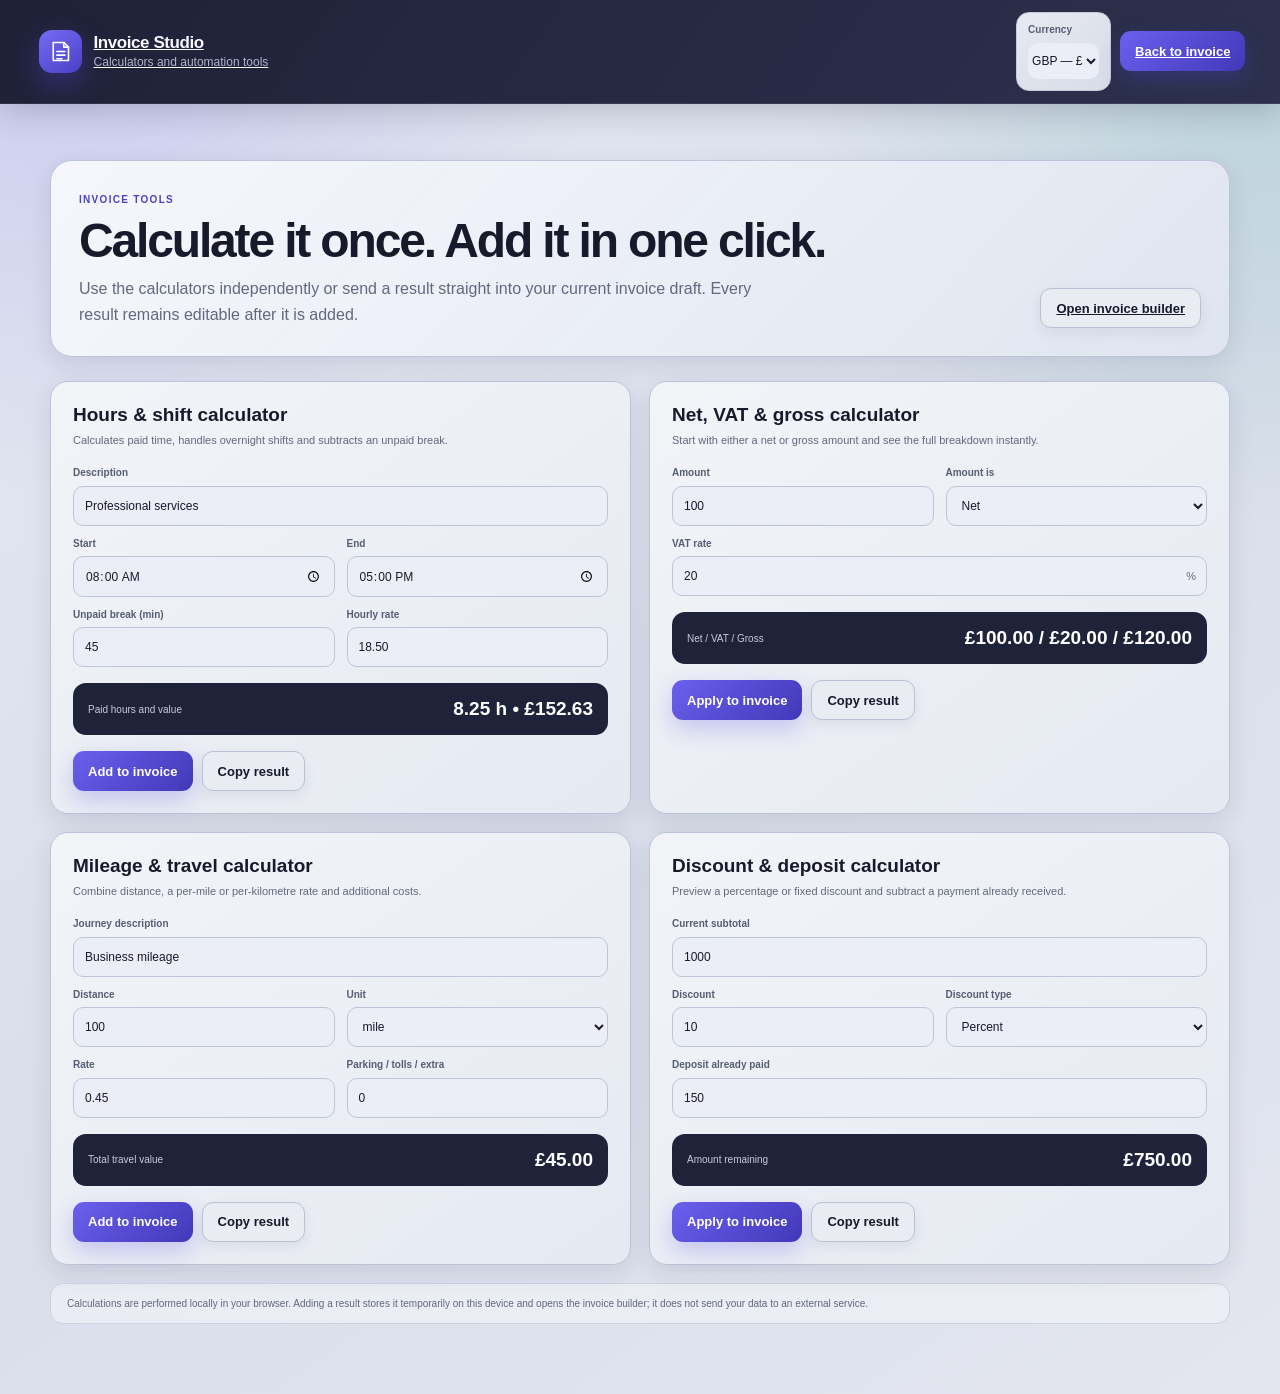
==== calculators.html @ 42c56947 "Add files via upload" ====
<!doctype html>
<html lang="en-GB">
<head>
  <meta charset="utf-8" />
  <meta name="viewport" content="width=device-width, initial-scale=1" />
  <meta name="theme-color" content="#1b1e35" />
  <meta name="description" content="Free invoice calculators for working hours, VAT, mileage, discounts and deposits. Add the result directly to a professional invoice." />
  <meta name="robots" content="index,follow,max-image-preview:large,max-snippet:-1" />
  <link rel="canonical" href="calculators.html" />
  <meta property="og:type" content="website" />
  <meta property="og:locale" content="en_GB" />
  <meta property="og:title" content="Free Invoice, VAT & Hours Calculators" />
  <meta property="og:description" content="Calculate hours, VAT, mileage, discounts and deposits, then add the result to a professional invoice." />
  <title>Free Invoice, VAT & Hours Calculators | Invoice Studio</title>
  <link rel="manifest" href="manifest.webmanifest" />
  <link rel="icon" href="assets/icon.svg" type="image/svg+xml" />
  <link rel="stylesheet" href="styles.css?v=1.11.2" />
</head>
<body class="tools-page">
  <div class="ambient ambient-one"></div>
  <div class="ambient ambient-two"></div>

  <header class="topbar">
    <a class="brand" href="index.html" aria-label="Return to Invoice Studio">
      <span class="brand-mark" aria-hidden="true">
        <svg viewBox="0 0 40 40" role="img"><path d="M10 7.5h14.5L31 14v18.5H10z" fill="none" stroke="currentColor" stroke-width="2.2" stroke-linejoin="round"/><path d="M24.5 7.5V14H31M15 20h11M15 25h11M15 30h7" fill="none" stroke="currentColor" stroke-width="2.2" stroke-linecap="round" stroke-linejoin="round"/></svg>
      </span>
      <span><strong>Invoice Studio</strong><small>Calculators and automation tools</small></span>
    </a>
    <div class="top-actions">
      <label class="field compact-field tools-currency"><span>Currency</span><select id="toolCurrency"><option value="GBP">GBP — £</option><option value="EUR">EUR — €</option><option value="USD">USD — $</option><option value="PLN">PLN — zł</option></select></label>
      <a class="btn btn-primary" href="index.html">Back to invoice</a>
    </div>
  </header>

  <main class="tools-shell">
    <section class="tools-hero">
      <div><span class="eyebrow">Invoice tools</span><h1>Calculate it once. Add it in one click.</h1><p>Use the calculators independently or send a result straight into your current invoice draft. Every result remains editable after it is added.</p></div>
      <a class="btn btn-secondary" href="index.html#step-3">Open invoice builder</a>
    </section>

    <section class="tools-grid">
      <article class="standalone-tool" id="hoursCalculator">
        <h2>Hours & shift calculator</h2>
        <p>Calculates paid time, handles overnight shifts and subtracts an unpaid break.</p>
        <div class="form-grid two-col">
          <label class="field span-2"><span>Description</span><input id="hoursDescription" value="Professional services" /></label>
          <label class="field"><span>Start</span><input id="hoursStart" type="time" value="08:00" /></label>
          <label class="field"><span>End</span><input id="hoursEnd" type="time" value="17:00" /></label>
          <label class="field"><span>Unpaid break (min)</span><input id="hoursBreak" type="number" min="0" step="5" value="45" /></label>
          <label class="field"><span>Hourly rate</span><input id="hoursRate" type="number" min="0" step="0.01" value="18.50" /></label>
        </div>
        <div class="tool-result-large"><span>Paid hours and value</span><strong id="hoursResult">—</strong></div>
        <div class="tools-actions"><button class="btn btn-primary" type="button" data-add="hours">Add to invoice</button><button class="btn btn-secondary" type="button" data-copy="hours">Copy result</button></div>
      </article>

      <article class="standalone-tool" id="vatCalculator">
        <h2>Net, VAT & gross calculator</h2>
        <p>Start with either a net or gross amount and see the full breakdown instantly.</p>
        <div class="form-grid two-col">
          <label class="field"><span>Amount</span><input id="vatAmount" type="number" min="0" step="0.01" value="100" /></label>
          <label class="field"><span>Amount is</span><select id="vatBasis"><option value="net">Net</option><option value="gross">Gross</option></select></label>
          <label class="field span-2"><span>VAT rate</span><div class="input-suffix"><input id="vatRateTool" type="number" min="0" step="0.01" value="20" /><span>%</span></div></label>
        </div>
        <div class="tool-result-large"><span>Net / VAT / Gross</span><strong id="vatResult">—</strong></div>
        <div class="tools-actions"><button class="btn btn-primary" type="button" data-add="vat">Apply to invoice</button><button class="btn btn-secondary" type="button" data-copy="vat">Copy result</button></div>
      </article>

      <article class="standalone-tool" id="mileageCalculator">
        <h2>Mileage & travel calculator</h2>
        <p>Combine distance, a per-mile or per-kilometre rate and additional costs.</p>
        <div class="form-grid two-col">
          <label class="field span-2"><span>Journey description</span><input id="mileageDescription" value="Business mileage" /></label>
          <label class="field"><span>Distance</span><input id="mileageDistance" type="number" min="0" step="0.1" value="100" /></label>
          <label class="field"><span>Unit</span><select id="mileageUnit"><option value="mile">mile</option><option value="km">km</option></select></label>
          <label class="field"><span>Rate</span><input id="mileageRate" type="number" min="0" step="0.01" value="0.45" /></label>
          <label class="field"><span>Parking / tolls / extra</span><input id="mileageExtra" type="number" min="0" step="0.01" value="0" /></label>
        </div>
        <div class="tool-result-large"><span>Total travel value</span><strong id="mileageResult">—</strong></div>
        <div class="tools-actions"><button class="btn btn-primary" type="button" data-add="mileage">Add to invoice</button><button class="btn btn-secondary" type="button" data-copy="mileage">Copy result</button></div>
      </article>

      <article class="standalone-tool" id="adjustmentCalculator">
        <h2>Discount & deposit calculator</h2>
        <p>Preview a percentage or fixed discount and subtract a payment already received.</p>
        <div class="form-grid two-col">
          <label class="field span-2"><span>Current subtotal</span><input id="adjustSubtotal" type="number" min="0" step="0.01" value="1000" /></label>
          <label class="field"><span>Discount</span><input id="adjustDiscount" type="number" min="0" step="0.01" value="10" /></label>
          <label class="field"><span>Discount type</span><select id="adjustType"><option value="percent">Percent</option><option value="amount">Fixed amount</option></select></label>
          <label class="field span-2"><span>Deposit already paid</span><input id="adjustDeposit" type="number" min="0" step="0.01" value="150" /></label>
        </div>
        <div class="tool-result-large"><span>Amount remaining</span><strong id="adjustResult">—</strong></div>
        <div class="tools-actions"><button class="btn btn-primary" type="button" data-add="adjustment">Apply to invoice</button><button class="btn btn-secondary" type="button" data-copy="adjustment">Copy result</button></div>
      </article>
    </section>

    <p class="tools-note">Calculations are performed locally in your browser. Adding a result stores it temporarily on this device and opens the invoice builder; it does not send your data to an external service.</p>
  </main>

  <div id="toastRegion" class="toast-region" aria-live="polite" aria-atomic="true"></div>
  <script src="calculators.js?v=1.11.2"></script>
</body>
</html>
---- styles.css ----
:root {
  --bg: #f5f5fb;
  --panel: rgba(255, 255, 255, 0.9);
  --panel-solid: #ffffff;
  --ink: #171827;
  --muted: #70738a;
  --line: #e6e6ef;
  --line-strong: #d8d8e5;
  --primary: #4f46e5;
  --primary-dark: #3c35c8;
  --primary-soft: #eeedff;
  --success: #178a63;
  --success-soft: #e9f8f1;
  --warning: #b46b13;
  --warning-soft: #fff6e7;
  --danger: #c6414f;
  --danger-soft: #fff0f1;
  --shadow-sm: 0 6px 20px rgba(34, 34, 60, 0.07);
  --shadow-md: 0 18px 50px rgba(31, 32, 65, 0.12);
  --shadow-lg: 0 28px 90px rgba(31, 32, 65, 0.18);
  --radius-sm: 12px;
  --radius: 18px;
  --radius-lg: 26px;
  --preview-scale: .86;
}

* { box-sizing: border-box; }
html { min-width: 320px; background: var(--bg); scroll-behavior: smooth; }
body {
  margin: 0;
  min-height: 100vh;
  color: var(--ink);
  font-family: Inter, ui-sans-serif, -apple-system, BlinkMacSystemFont, "Segoe UI", Roboto, Helvetica, Arial, sans-serif;
  background:
    radial-gradient(circle at 8% -10%, rgba(105, 96, 255, .15), transparent 34%),
    radial-gradient(circle at 98% 8%, rgba(42, 185, 170, .11), transparent 25%),
    var(--bg);
  overflow-x: hidden;
}
button, input, select, textarea { font: inherit; }
button { cursor: pointer; }
button, input, select, textarea { -webkit-tap-highlight-color: transparent; }
button:focus-visible, input:focus-visible, select:focus-visible, textarea:focus-visible, summary:focus-visible {
  outline: 3px solid rgba(79, 70, 229, .22);
  outline-offset: 2px;
}
::selection { background: rgba(79, 70, 229, .18); }

.ambient { position: fixed; pointer-events: none; filter: blur(2px); opacity: .5; z-index: -1; }
.ambient-one { width: 320px; height: 320px; border-radius: 50%; background: rgba(79, 70, 229, .12); left: -180px; top: 32vh; }
.ambient-two { width: 260px; height: 260px; border-radius: 40%; background: rgba(33, 177, 151, .1); right: -160px; bottom: 10vh; transform: rotate(24deg); }

.app-shell { width: min(1800px, 100%); margin: 0 auto; min-height: 100vh; }
.topbar {
  min-height: 76px;
  padding: 12px clamp(18px, 2.7vw, 44px);
  display: flex;
  align-items: center;
  justify-content: space-between;
  gap: 20px;
  border-bottom: 1px solid rgba(222, 222, 235, .8);
  background: rgba(248, 248, 252, .82);
  backdrop-filter: blur(18px);
  position: sticky;
  top: 0;
  z-index: 30;
}
.brand { display: inline-flex; align-items: center; gap: 12px; border: 0; background: transparent; color: inherit; padding: 4px; text-align: left; }
.brand-mark { width: 43px; height: 43px; border-radius: 13px; display: grid; place-items: center; color: #fff; background: linear-gradient(145deg, #6d65ff, #4338ca); box-shadow: 0 10px 24px rgba(79, 70, 229, .25); }
.brand-mark svg { width: 29px; height: 29px; }
.brand strong { display: block; font-size: 17px; letter-spacing: -.025em; }
.brand small { display: block; color: var(--muted); margin-top: 2px; font-size: 12px; }
.top-actions { display: flex; align-items: center; gap: 9px; }
.save-status { display: inline-flex; align-items: center; gap: 7px; color: var(--muted); font-size: 12px; padding-right: 6px; }
.status-dot, .live-dot { width: 7px; height: 7px; border-radius: 50%; background: var(--success); box-shadow: 0 0 0 4px rgba(23,138,99,.1); }
.save-status.saving .status-dot { background: var(--warning); box-shadow: 0 0 0 4px rgba(180,107,19,.1); }

.btn { border: 0; border-radius: 11px; min-height: 40px; display: inline-flex; align-items: center; justify-content: center; gap: 8px; padding: 9px 15px; font-weight: 700; font-size: 13px; transition: .2s ease; white-space: nowrap; }
.btn:hover { transform: translateY(-1px); }
.btn:active { transform: translateY(0); }
.btn-primary { color: #fff; background: linear-gradient(135deg, #5b52ef, var(--primary-dark)); box-shadow: 0 9px 22px rgba(79,70,229,.25); }
.btn-primary:hover { box-shadow: 0 12px 28px rgba(79,70,229,.32); }
.btn-secondary { color: var(--ink); background: #fff; border: 1px solid var(--line-strong); box-shadow: 0 4px 12px rgba(30,31,55,.04); }
.btn-secondary:hover, .btn-quiet:hover { border-color: #c9c8da; background: #fbfbff; }
.btn-quiet { color: #53566b; background: rgba(255,255,255,.66); border: 1px solid rgba(220,220,234,.9); }
.btn-danger { color: #fff; background: var(--danger); }
.btn-icon { font-size: 16px; line-height: 1; }
.icon-button { width: 40px; height: 40px; border: 1px solid var(--line-strong); color: #55586c; background: #fff; border-radius: 11px; display: grid; place-items: center; font-size: 24px; line-height: 1; }
.icon-button svg { width: 20px; height: 20px; }
.text-button { border: 0; background: transparent; color: var(--primary); font-size: 12px; font-weight: 800; padding: 5px; }
.text-button.danger { color: var(--danger); }
.mobile-only { display: none; }

.stepper {
  display: grid;
  grid-template-columns: minmax(120px, 1fr) minmax(24px, 80px) minmax(120px, 1fr) minmax(24px, 80px) minmax(120px, 1fr) minmax(24px, 80px) minmax(120px, 1fr) minmax(24px, 80px) minmax(120px, 1fr);
  align-items: center;
  padding: 18px clamp(20px, 4vw, 70px) 17px;
  border-bottom: 1px solid var(--line);
  background: rgba(255,255,255,.68);
}
.step-tab { display: grid; grid-template-columns: 34px 1fr; grid-template-rows: auto auto; column-gap: 10px; border: 0; padding: 4px; color: var(--muted); background: transparent; text-align: left; min-width: 0; }
.step-tab > span { grid-row: 1 / 3; width: 34px; height: 34px; border-radius: 50%; display: grid; place-items: center; background: #ececf3; color: #77798a; font-weight: 800; font-size: 12px; transition: .2s ease; }
.step-tab strong { font-size: 12px; color: #5f6174; align-self: end; white-space: nowrap; }
.step-tab small { font-size: 10px; color: #a0a1ae; align-self: start; margin-top: 2px; white-space: nowrap; overflow: hidden; text-overflow: ellipsis; }
.step-tab.active > span, .step-tab.complete > span { color: #fff; background: var(--primary); box-shadow: 0 7px 18px rgba(79,70,229,.24); }
.step-tab.active strong { color: var(--ink); }
.step-tab.complete > span { background: var(--success); }
.step-line { height: 2px; border-radius: 2px; background: #e6e6ee; position: relative; overflow: hidden; }
.step-line::after { content: ""; position: absolute; inset: 0; background: var(--success); transform: scaleX(0); transform-origin: left; transition: .3s ease; }
.step-line.complete::after { transform: scaleX(1); }

.workspace { display: grid; grid-template-columns: minmax(0, 1.08fr) minmax(460px, .92fr); min-height: calc(100vh - 150px); }
.editor-pane { padding: clamp(22px, 3vw, 46px) clamp(20px, 3.6vw, 60px) 130px; border-right: 1px solid var(--line); min-width: 0; }
.preview-pane { min-width: 0; background: linear-gradient(180deg, rgba(241,241,248,.95), rgba(235,235,244,.95)); position: sticky; top: 76px; align-self: start; height: calc(100vh - 76px); overflow: hidden; }
.preview-toolbar { min-height: 70px; padding: 9px 14px; display: flex; align-items: center; justify-content: space-between; gap: 10px; border-bottom: 1px solid var(--line-strong); position: sticky; top: 76px; z-index: 10; background: rgba(241,241,248,.9); backdrop-filter: blur(16px); }
.preview-toolbar > div:first-child { display: grid; grid-template-columns: 8px auto; column-gap: 9px; align-items: center; }
.preview-toolbar .live-dot { grid-row: 1 / 3; }
.preview-toolbar strong { font-size: 12px; }
.preview-toolbar small { font-size: 10px; color: var(--muted); margin-top: 2px; }
.zoom-controls { display: inline-flex; align-items: center; gap: 8px; border: 1px solid var(--line-strong); border-radius: 10px; padding: 3px; background: rgba(255,255,255,.75); }
.zoom-controls button { width: 27px; height: 27px; border: 0; border-radius: 7px; background: transparent; color: #66687a; }
.zoom-controls button:hover { background: #f0f0f6; }
.zoom-controls span { min-width: 38px; text-align: center; font-size: 10px; font-weight: 800; color: #77798b; }
.preview-stage { height: calc(100% - 70px); min-height: 0; overflow: hidden; padding: 20px 24px; display: flex; align-items: flex-start; justify-content: center; }

.step-panel { display: none; animation: panelIn .32s ease both; }
.step-panel.active { display: block; }
@keyframes panelIn { from { opacity: 0; transform: translateY(8px); } to { opacity: 1; transform: none; } }
.section-heading { display: flex; justify-content: space-between; gap: 20px; margin-bottom: 26px; }
.section-heading h1 { margin: 5px 0 7px; font-size: clamp(27px, 3vw, 39px); line-height: 1.08; letter-spacing: -.045em; max-width: 700px; }
.section-heading p { margin: 0; color: var(--muted); max-width: 700px; font-size: 14px; line-height: 1.65; }
.eyebrow { display: inline-block; color: var(--primary); text-transform: uppercase; letter-spacing: .13em; font-size: 10px; font-weight: 900; }

.field-block { background: var(--panel); border: 1px solid rgba(224,224,235,.92); border-radius: var(--radius); box-shadow: var(--shadow-sm); padding: 20px; margin-bottom: 17px; backdrop-filter: blur(12px); }
.field-block-head { display: flex; justify-content: space-between; align-items: flex-start; gap: 16px; margin-bottom: 16px; }
.field-block h2, .smart-draft-card h2 { font-size: 15px; margin: 0; letter-spacing: -.018em; }
.field-block-head p, .smart-draft-head p { color: var(--muted); font-size: 11px; line-height: 1.5; margin: 4px 0 0; }

.choice-grid { display: grid; gap: 11px; }
.choice-grid-docs { grid-template-columns: repeat(3, minmax(0, 1fr)); }
.choice-grid-modes { grid-template-columns: repeat(3, minmax(0, 1fr)); }
.choice-card { min-height: 92px; border: 1px solid var(--line); border-radius: 14px; padding: 14px; background: rgba(255,255,255,.78); text-align: left; color: inherit; display: grid; grid-template-columns: 38px 1fr; gap: 11px; align-items: start; position: relative; transition: .2s ease; }
.choice-card:hover { transform: translateY(-2px); border-color: #c8c6df; box-shadow: 0 9px 24px rgba(38,39,67,.08); }
.choice-card.selected { border-color: var(--primary); background: linear-gradient(145deg, rgba(246,245,255,.98), rgba(238,237,255,.88)); box-shadow: inset 0 0 0 1px var(--primary), 0 10px 24px rgba(79,70,229,.1); }
.choice-icon { width: 38px; height: 38px; border-radius: 11px; display: grid; place-items: center; color: #5e6074; background: #f1f1f6; font-size: 19px; }
.choice-card.selected .choice-icon { color: #fff; background: var(--primary); }
.choice-card strong { display: block; font-size: 12px; line-height: 1.35; margin-top: 2px; }
.choice-card small { display: block; color: var(--muted); font-size: 10px; line-height: 1.45; margin-top: 4px; }
.choice-check { position: absolute; width: 17px; height: 17px; right: 9px; top: 9px; border-radius: 50%; background: var(--primary); color: #fff; font-size: 10px; display: none; place-items: center; }
.choice-card.selected .choice-check { display: grid; }

.smart-setting-row { display: grid; grid-template-columns: repeat(3, minmax(0, 1fr)); gap: 11px; padding-top: 2px; }
.field { display: flex; flex-direction: column; gap: 6px; min-width: 0; }
.field > span { color: #66687b; font-weight: 750; font-size: 10px; line-height: 1.25; }
.field input, .field select, .field textarea, .smart-draft-card textarea, .quick-add-form input, .quick-add-form select, .quick-add-form textarea {
  width: 100%; border: 1px solid var(--line-strong); border-radius: 10px; background: rgba(255,255,255,.92); color: var(--ink); padding: 10px 11px; font-size: 12px; line-height: 1.35; transition: .18s ease;
}
.field input, .field select { min-height: 40px; }
.field textarea, .smart-draft-card textarea, .quick-add-form textarea { resize: vertical; }
.field input:hover, .field select:hover, .field textarea:hover, .smart-draft-card textarea:hover, .quick-add-form input:hover, .quick-add-form select:hover, .quick-add-form textarea:hover { border-color: #bfbfd1; }
.field input:focus, .field select:focus, .field textarea:focus, .smart-draft-card textarea:focus, .quick-add-form input:focus, .quick-add-form select:focus, .quick-add-form textarea:focus { border-color: var(--primary); box-shadow: 0 0 0 3px rgba(79,70,229,.1); outline: none; }
.field input::placeholder, .field textarea::placeholder, .smart-draft-card textarea::placeholder { color: #adaebe; }
.compact-field { background: rgba(255,255,255,.66); border: 1px solid var(--line); border-radius: 13px; padding: 11px; }
.compact-field select { border: 0; background-color: transparent; padding-left: 0; padding-right: 0; min-height: 30px; }
.form-grid { display: grid; gap: 12px; }
.two-col { grid-template-columns: repeat(2, minmax(0, 1fr)); }
.four-col { grid-template-columns: repeat(4, minmax(0, 1fr)); }
.span-2 { grid-column: span 2; }
.detail-grid { display: grid; grid-template-columns: repeat(2, minmax(0, 1fr)); gap: 17px; }
.detail-grid .field-block { margin-bottom: 0; }
.disclosure { border-top: 1px solid var(--line); margin-top: 15px; padding-top: 12px; }
.disclosure summary { color: var(--primary); font-size: 11px; font-weight: 800; cursor: pointer; list-style: none; }
.disclosure summary::-webkit-details-marker { display: none; }
.disclosure summary::after { content: "+"; float: right; color: var(--muted); }
.disclosure[open] summary::after { content: "−"; }
.disclosure-content { padding-top: 13px; }
.quick-due-row { display: flex; flex-wrap: wrap; align-items: center; gap: 7px; margin-top: 14px; }
.quick-due-row span { color: var(--muted); font-size: 10px; font-weight: 750; margin-right: 2px; }
.quick-due-row button { border: 1px solid var(--line); border-radius: 999px; padding: 6px 10px; color: #66687a; background: #fff; font-size: 10px; font-weight: 800; }
.quick-due-row button.active { color: var(--primary); background: var(--primary-soft); border-color: rgba(79,70,229,.25); }

.smart-draft-card { background: linear-gradient(145deg, #1c1d32, #28294a); color: #fff; border-radius: var(--radius-lg); padding: 21px; margin-bottom: 17px; box-shadow: var(--shadow-md); position: relative; overflow: hidden; }
.smart-draft-card::after { content: ""; width: 220px; height: 220px; border-radius: 50%; position: absolute; right: -100px; top: -130px; background: radial-gradient(circle, rgba(116,106,255,.45), transparent 70%); pointer-events: none; }
.smart-draft-head { display: grid; grid-template-columns: 38px 1fr auto; gap: 12px; align-items: center; margin-bottom: 14px; position: relative; z-index: 1; }
.smart-spark { width: 38px; height: 38px; display: grid; place-items: center; border-radius: 12px; background: linear-gradient(145deg, #7770ff, #5046d8); font-size: 18px; }
.smart-draft-head p { color: #b9bbd3; }
.local-badge { border: 1px solid rgba(255,255,255,.16); border-radius: 999px; padding: 5px 8px; color: #c9cadc; font-size: 9px; font-weight: 800; }
.smart-draft-card textarea { position: relative; z-index: 1; color: #f7f7ff; background: rgba(255,255,255,.08); border-color: rgba(255,255,255,.14); min-height: 84px; }
.smart-draft-card textarea::placeholder { color: #9ea0bc; }
.smart-draft-card textarea:focus { border-color: #817aff; box-shadow: 0 0 0 3px rgba(129,122,255,.18); }
.smart-actions { display: flex; align-items: center; justify-content: space-between; gap: 15px; margin-top: 12px; position: relative; z-index: 1; }
.example-prompts { display: flex; flex-wrap: wrap; gap: 6px; }
.example-prompts button { color: #bec0d9; background: rgba(255,255,255,.07); border: 1px solid rgba(255,255,255,.11); border-radius: 999px; padding: 6px 9px; font-size: 9px; }
.example-prompts button:hover { color: #fff; background: rgba(255,255,255,.11); }
.smart-result { margin-top: 12px; position: relative; z-index: 1; padding: 10px 12px; border-radius: 10px; background: rgba(48,205,151,.12); border: 1px solid rgba(48,205,151,.2); color: #cbf8e7; font-size: 10px; line-height: 1.45; }

.quick-add-form { display: grid; grid-template-columns: repeat(12, minmax(0, 1fr)); gap: 10px; align-items: end; }
.quick-add-form label { grid-column: span 3; display: flex; flex-direction: column; gap: 6px; min-width: 0; }
.quick-add-form label.wide { grid-column: span 6; }
.quick-add-form label.narrow { grid-column: span 2; }
.quick-add-form label > span { color: #66687b; font-weight: 750; font-size: 10px; }
.quick-add-form .quick-add-button { grid-column: span 2; min-height: 40px; }
.items-table-wrap { overflow: auto; border: 1px solid var(--line); border-radius: 12px; background: #fff; }
.items-editor-table { border-collapse: collapse; width: 100%; min-width: 650px; }
.items-editor-table th { background: #f7f7fa; color: #77798b; font-size: 9px; text-transform: uppercase; letter-spacing: .06em; text-align: left; padding: 9px 8px; border-bottom: 1px solid var(--line); }
.items-editor-table th:nth-child(2), .items-editor-table th:nth-child(3), .items-editor-table th:nth-child(4), .items-editor-table th:nth-child(5) { text-align: right; }
.items-editor-table td { padding: 6px; border-bottom: 1px solid #eeeeF4; vertical-align: middle; }
.items-editor-table tr:last-child td { border-bottom: 0; }
.items-editor-table input, .items-editor-table select { width: 100%; border: 1px solid transparent; border-radius: 8px; padding: 8px; background: transparent; font-size: 11px; }
.items-editor-table input:hover, .items-editor-table select:hover { border-color: var(--line); background: #fafafe; }
.items-editor-table input:focus, .items-editor-table select:focus { border-color: var(--primary); background: #fff; outline: none; box-shadow: 0 0 0 3px rgba(79,70,229,.08); }
.items-editor-table input[type="number"] { text-align: right; }
.items-editor-table .row-total { text-align: right; white-space: nowrap; font-size: 11px; font-weight: 800; color: #44465b; }
.remove-item { width: 29px; height: 29px; border: 0; background: transparent; border-radius: 8px; color: #a0a1ae; font-size: 18px; }
.remove-item:hover { color: var(--danger); background: var(--danger-soft); }
.empty-items { padding: 28px 15px !important; text-align: center; color: var(--muted); font-size: 11px; }
.add-empty-row { width: 100%; border: 1px dashed #d5d5e2; color: var(--primary); background: rgba(249,249,253,.65); border-radius: 11px; padding: 10px; margin-top: 10px; font-weight: 800; font-size: 11px; }
.add-empty-row:hover { border-color: var(--primary); background: var(--primary-soft); }
.input-suffix { position: relative; }
.input-suffix input { padding-right: 30px; }
.input-suffix > span { position: absolute; right: 11px; top: 50%; transform: translateY(-50%); color: var(--muted); font-size: 11px; }
.split-input { display: grid; grid-template-columns: 82px 1fr; gap: 6px; }

.template-grid { display: grid; grid-template-columns: repeat(4, minmax(0, 1fr)); gap: 11px; }
.template-card { border: 1px solid var(--line); background: #fff; border-radius: 14px; padding: 9px; text-align: left; color: inherit; transition: .2s ease; }
.template-card:hover { transform: translateY(-2px); box-shadow: 0 10px 23px rgba(38,39,67,.08); }
.template-card.selected { border-color: var(--primary); box-shadow: inset 0 0 0 1px var(--primary), 0 10px 24px rgba(79,70,229,.1); }
.template-thumb { height: 105px; border-radius: 9px; overflow: hidden; background: #f6f6f8; border: 1px solid #ededf2; position: relative; margin-bottom: 9px; }
.template-thumb::before, .template-thumb::after { content: ""; position: absolute; }
.thumb-studio::before { left: 9px; top: 9px; width: 35%; height: 9px; background: var(--thumb-color); border-radius: 2px; box-shadow: 0 18px 0 #dadbe3, 0 26px 0 #e7e7ed, 0 49px 0 #ececf1, 0 58px 0 #ececf1, 0 67px 0 #ececf1; }
.thumb-studio::after { right: 9px; top: 9px; width: 28%; height: 29px; border: 2px solid var(--thumb-color); border-radius: 4px; box-shadow: -54px 76px 0 -5px var(--thumb-color); }
.thumb-minimal::before { left: 10px; top: 12px; width: 52%; height: 7px; background: #252631; box-shadow: 0 15px 0 #d7d8df, 0 22px 0 #e4e4e9, 0 48px 0 #e9e9ee, 0 57px 0 #e9e9ee, 0 66px 0 #e9e9ee; }
.thumb-minimal::after { left: 10px; right: 10px; top: 44px; height: 1px; background: #c6c7cf; box-shadow: 0 50px 0 #c6c7cf; }
.thumb-corporate::before { inset: 0 0 auto 0; height: 22px; background: var(--thumb-color); box-shadow: 0 32px 0 -9px #d8d9e2, 0 44px 0 -9px #e5e5eb, 0 66px 0 -9px #e8e8ed, 0 78px 0 -9px #e8e8ed; }
.thumb-corporate::after { right: 10px; top: 31px; width: 28%; height: 20px; background: #f2f2f6; border-radius: 3px; }
.thumb-compact::before { left: 9px; top: 10px; width: 30%; height: 7px; background: var(--thumb-color); box-shadow: 0 14px 0 #d9dae2, 0 23px 0 #e8e8ed, 0 39px 0 #d0d1da, 0 48px 0 #e8e8ed, 0 57px 0 #e8e8ed, 0 66px 0 #e8e8ed, 0 75px 0 #e8e8ed; }
.thumb-compact::after { right: 9px; top: 10px; width: 31%; height: 34px; border-left: 1px solid #d4d5dd; border-bottom: 1px solid #d4d5dd; }
.template-card strong { display: block; font-size: 11px; }
.template-card small { display: block; margin-top: 3px; color: var(--muted); font-size: 9px; line-height: 1.35; }
.style-grid { align-items: stretch; }
.accent-row { display: flex; flex-wrap: wrap; gap: 10px; margin-bottom: 17px; }
.accent-choice { width: 34px; height: 34px; border-radius: 50%; border: 4px solid #fff; box-shadow: 0 0 0 1px #d9d9e2, 0 3px 9px rgba(30,31,55,.1); position: relative; }
.accent-choice.selected::after { content: "✓"; color: #fff; position: absolute; inset: 0; display: grid; place-items: center; font-size: 12px; font-weight: 900; }
.custom-colour-panel {
  display: grid;
  grid-template-columns: minmax(0, 1fr) 104px auto;
  align-items: center;
  gap: 9px;
  margin: -4px 0 17px;
  padding: 10px;
  border: 1px solid var(--line);
  border-radius: 13px;
  background: rgba(255,255,255,.68);
  transition: border-color .2s ease, box-shadow .2s ease, background .2s ease;
}
.custom-colour-panel.selected {
  border-color: color-mix(in srgb, var(--primary) 34%, var(--line));
  background: color-mix(in srgb, var(--primary) 4%, #fff);
  box-shadow: 0 8px 20px rgba(35,38,68,.07);
}
.custom-colour-picker { display: flex; align-items: center; gap: 9px; min-width: 0; cursor: pointer; }
.custom-colour-picker input { position: absolute; width: 1px; height: 1px; opacity: 0; pointer-events: none; }
.custom-colour-swatch {
  width: 36px;
  height: 36px;
  flex: 0 0 auto;
  border: 4px solid #fff;
  border-radius: 10px;
  box-shadow: 0 0 0 1px #d6d8e2, 0 5px 12px rgba(29,31,54,.11);
}
.custom-colour-picker strong,
.custom-colour-picker small { display: block; }
.custom-colour-picker strong { font-size: 10px; }
.custom-colour-picker small { margin-top: 2px; color: var(--muted); font-size: 8.5px; line-height: 1.3; }
.custom-colour-hex { display: grid; gap: 4px; }
.custom-colour-hex > span { color: var(--muted); font-size: 7.5px; font-weight: 850; letter-spacing: .08em; }
.custom-colour-hex input {
  width: 100%;
  min-height: 34px;
  border: 1px solid var(--line-strong);
  border-radius: 9px;
  padding: 7px 9px;
  color: var(--ink);
  background: #fff;
  font-size: 10px;
  font-weight: 800;
  text-transform: uppercase;
}
.custom-colour-hex input[aria-invalid="true"] { border-color: var(--danger); box-shadow: 0 0 0 3px var(--danger-soft); }
.custom-colour-apply {
  min-height: 34px;
  border: 1px solid color-mix(in srgb, var(--primary) 28%, var(--line));
  border-radius: 9px;
  padding: 7px 10px;
  color: var(--primary);
  background: color-mix(in srgb, var(--primary) 6%, #fff);
  font-size: 9px;
  font-weight: 850;
}
.custom-colour-apply:hover { color: #fff; background: var(--primary); }
.file-drop { min-height: 78px; border: 1px dashed #cfd0dd; background: #fafafe; border-radius: 13px; padding: 13px; display: grid; grid-template-columns: 40px 1fr auto; align-items: center; gap: 11px; cursor: pointer; }
.file-drop:hover { border-color: var(--primary); background: var(--primary-soft); }
.file-drop input { position: absolute; opacity: 0; pointer-events: none; }
.file-drop-icon { width: 40px; height: 40px; border-radius: 11px; display: grid; place-items: center; background: #efeff6; color: var(--primary); font-size: 18px; }
.file-drop strong, .file-drop small { display: block; }
.file-drop strong { font-size: 11px; }
.file-drop small { color: var(--muted); font-size: 9px; margin-top: 3px; }
.file-drop button { border: 0; background: transparent; color: var(--danger); font-size: 10px; font-weight: 800; }
.toggle-list { display: grid; gap: 7px; }
.toggle-row { display: flex; align-items: center; justify-content: space-between; gap: 16px; border: 1px solid var(--line); background: #fff; border-radius: 12px; padding: 10px 12px; cursor: pointer; }
.toggle-row > span strong, .toggle-row > span small { display: block; }
.toggle-row > span strong { font-size: 10px; }
.toggle-row > span small { color: var(--muted); margin-top: 2px; font-size: 9px; }
.toggle-row input { position: absolute; opacity: 0; }
.toggle-row i { width: 36px; height: 21px; border-radius: 999px; background: #d9dae3; position: relative; transition: .2s ease; flex: 0 0 auto; }
.toggle-row i::after { content: ""; width: 15px; height: 15px; position: absolute; top: 3px; left: 3px; background: #fff; border-radius: 50%; box-shadow: 0 2px 6px rgba(0,0,0,.18); transition: .2s ease; }
.toggle-row input:checked + i { background: var(--primary); }
.toggle-row input:checked + i::after { transform: translateX(15px); }

.final-grid { display: grid; grid-template-columns: 1fr 1.5fr; gap: 17px; margin-bottom: 17px; }
.readiness-card { margin: 0; display: flex; align-items: center; gap: 17px; }
.readiness-score { width: 86px; height: 86px; border-radius: 50%; flex: 0 0 auto; display: grid; place-items: center; align-content: center; background: conic-gradient(var(--success) calc(var(--score, 0) * 1%), #ececf2 0); position: relative; }
.readiness-score::before { content: ""; position: absolute; inset: 8px; background: #fff; border-radius: 50%; }
.readiness-score span, .readiness-score small { position: relative; z-index: 1; display: block; text-align: center; }
.readiness-score span { font-size: 19px; font-weight: 900; letter-spacing: -.04em; }
.readiness-score small { color: var(--muted); font-size: 8px; margin-top: 1px; }
.readiness-card h2 { margin: 0; font-size: 15px; }
.readiness-card p { color: var(--muted); font-size: 10px; line-height: 1.45; margin: 5px 0 0; }
.checks-list { display: grid; grid-template-columns: repeat(2, minmax(0, 1fr)); gap: 9px; }
.check-item { display: flex; align-items: flex-start; gap: 10px; border: 1px solid var(--line); background: rgba(255,255,255,.86); border-radius: 13px; padding: 12px; }
.check-item > span { width: 22px; height: 22px; border-radius: 50%; display: grid; place-items: center; font-size: 10px; font-weight: 900; flex: 0 0 auto; }
.check-item.ok > span { color: var(--success); background: var(--success-soft); }
.check-item.warn > span { color: var(--warning); background: var(--warning-soft); }
.check-item.error > span { color: var(--danger); background: var(--danger-soft); }
.check-item strong, .check-item small { display: block; }
.check-item strong { font-size: 10px; }
.check-item small { color: var(--muted); font-size: 9px; line-height: 1.35; margin-top: 3px; }
.export-card { padding: 22px; }
.export-intro { display: flex; align-items: center; gap: 13px; margin-bottom: 16px; }
.export-icon { width: 42px; height: 42px; border-radius: 13px; display: grid; place-items: center; color: #fff; background: var(--primary); font-size: 19px; }
.export-intro h2 { margin: 0; font-size: 16px; }
.export-intro p { margin: 4px 0 0; color: var(--muted); font-size: 10px; }
.export-grid { display: grid; grid-template-columns: repeat(3, minmax(0, 1fr)); gap: 11px; }
.export-button { border: 1px solid var(--line); background: #fff; color: inherit; border-radius: 14px; padding: 15px; text-align: left; transition: .2s ease; }
.export-button:hover { transform: translateY(-2px); box-shadow: 0 12px 28px rgba(35,36,63,.09); }
.export-button > span { width: 40px; height: 31px; display: grid; place-items: center; color: #fff; border-radius: 8px; font-size: 10px; font-weight: 900; margin-bottom: 14px; }
.export-button.pdf > span { background: #df4a57; }
.export-button.excel > span { background: #218b63; }
.export-button.word > span { background: #366ed8; }
.export-button strong, .export-button small { display: block; }
.export-button strong { font-size: 11px; }
.export-button small { color: var(--muted); margin-top: 5px; font-size: 9px; line-height: 1.4; }
.export-secondary { margin-top: 12px; display: flex; gap: 9px; justify-content: flex-end; }

.step-actions { position: sticky; bottom: 0; z-index: 20; min-height: 70px; margin: 24px -20px -130px; padding: 13px 20px; display: grid; grid-template-columns: auto 1fr auto; align-items: center; gap: 15px; background: rgba(249,249,252,.9); backdrop-filter: blur(18px); border-top: 1px solid var(--line-strong); box-shadow: 0 -12px 30px rgba(40,40,68,.07); }
.step-actions .btn { min-width: 105px; }
.step-action-note { text-align: center; color: var(--muted); font-size: 10px; }

.invoice-preview { position: relative; width: 720px; min-height: 1018px; transform: scale(var(--preview-scale)); transform-origin: top center; margin-bottom: calc((1 - var(--preview-scale)) * -1018px); background: #fff; color: #1f2230; box-shadow: var(--shadow-lg); border-radius: 2px; --doc-accent: #4f46e5; overflow: hidden; }
.doc-page { min-height: 1018px; padding: 58px 60px 50px; position: relative; background: #fff; }
.doc-header { display: flex; align-items: flex-start; justify-content: space-between; gap: 30px; margin-bottom: 43px; }
.doc-brand { display: flex; align-items: flex-start; gap: 13px; max-width: 55%; }
.doc-logo { width: 52px; height: 52px; border-radius: 13px; background: var(--doc-accent); color: #fff; display: grid; place-items: center; font-weight: 900; font-size: 17px; overflow: hidden; flex: 0 0 auto; }
.doc-logo img { width: 100%; height: 100%; object-fit: contain; background: #fff; }
.doc-brand h2 { margin: 2px 0 4px; font-size: 17px; line-height: 1.2; letter-spacing: -.02em; }
.doc-brand p, .doc-meta p, .doc-parties p { margin: 2px 0; color: #6f7282; font-size: 9px; line-height: 1.45; white-space: pre-line; }
.doc-title { text-align: right; }
.doc-title h1 { margin: 0; text-transform: uppercase; color: var(--doc-accent); letter-spacing: .11em; font-size: 26px; }
.doc-title p { margin: 8px 0 0; color: #6f7282; font-size: 9px; }
.doc-meta { display: grid; grid-template-columns: 1fr 1fr; gap: 8px 22px; margin-top: 18px; }
.doc-meta div { text-align: right; }
.doc-meta span { display: block; color: #9a9cab; font-size: 7px; text-transform: uppercase; letter-spacing: .09em; }
.doc-meta strong { display: block; font-size: 9px; margin-top: 2px; }
.doc-parties { display: grid; grid-template-columns: 1fr 1fr; gap: 34px; margin-bottom: 32px; }
.doc-party { border-top: 2px solid var(--doc-accent); padding-top: 10px; }
.doc-party > span { color: var(--doc-accent); text-transform: uppercase; letter-spacing: .09em; font-size: 7px; font-weight: 900; }
.doc-party h3 { margin: 7px 0 4px; font-size: 12px; }
.doc-items { width: 100%; border-collapse: collapse; margin-top: 5px; }
.doc-items thead th { color: #7a7c8a; text-transform: uppercase; letter-spacing: .06em; font-size: 7px; font-weight: 900; padding: 9px 7px; border-bottom: 1px solid #dfe0e7; text-align: right; }
.doc-items thead th:first-child { text-align: left; padding-left: 0; }
.doc-items tbody td { padding: 11px 7px; border-bottom: 1px solid #ededf1; text-align: right; font-size: 9px; vertical-align: top; }
.doc-items tbody td:first-child { text-align: left; padding-left: 0; }
.doc-items .item-desc strong { display: block; font-size: 9px; }
.doc-items .item-desc small { display: block; color: #8a8c99; font-size: 7px; margin-top: 3px; }
.doc-empty-row td { color: #aaa; font-style: italic; padding: 25px 0 !important; text-align: center !important; }
.doc-lower { display: grid; grid-template-columns: 1fr 250px; gap: 35px; margin-top: 24px; }
.doc-extras { min-width: 0; }
.doc-block { margin-bottom: 17px; }
.doc-block > span { color: #8b8d9b; text-transform: uppercase; letter-spacing: .07em; font-size: 7px; font-weight: 900; }
.doc-block p { color: #666978; font-size: 8px; line-height: 1.55; white-space: pre-line; margin: 6px 0 0; }
.doc-totals { border-radius: 13px; padding: 16px; background: #f5f5f9; align-self: start; }
.doc-total-row { display: flex; align-items: center; justify-content: space-between; gap: 20px; padding: 5px 0; font-size: 9px; color: #666978; }
.doc-total-row strong { color: #343644; }
.doc-total-row.grand { margin: 8px -16px -16px; padding: 14px 16px; color: #fff; background: var(--doc-accent); border-radius: 0 0 13px 13px; }
.doc-total-row.grand span { font-weight: 800; }
.doc-total-row.grand strong { color: #fff; font-size: 16px; letter-spacing: -.03em; }
.doc-signature { margin-top: 34px; width: 180px; border-top: 1px solid #cfd0d8; color: #8a8c99; padding-top: 6px; font-size: 7px; }
.doc-footer { position: absolute; left: 60px; right: 60px; bottom: 32px; display: flex; align-items: center; justify-content: space-between; color: #a1a2ad; font-size: 7px; }
.doc-footer::before { content: ""; position: absolute; left: 0; right: 0; top: -12px; height: 1px; background: #ececf1; }

.template-minimal .doc-page { padding: 62px 64px; }
.template-minimal .doc-logo { color: #1f2230; background: #fff; border: 1px solid #d8d9e0; border-radius: 4px; }
.template-minimal .doc-title h1 { color: #1f2230; }
.template-minimal .doc-party { border-color: #1f2230; }
.template-minimal .doc-party > span { color: #626574; }
.template-minimal .doc-totals { background: #fff; border-top: 2px solid #1f2230; border-radius: 0; padding: 13px 0; }
.template-minimal .doc-total-row.grand { margin: 7px 0 0; padding: 12px 0 0; color: #1f2230; background: transparent; border-top: 1px solid #d9dae1; border-radius: 0; }
.template-minimal .doc-total-row.grand strong { color: #1f2230; }
.template-minimal .doc-footer { left: 64px; right: 64px; }
.template-corporate .doc-page { border-top: 14px solid var(--doc-accent); padding-top: 44px; }
.template-corporate .doc-logo { border-radius: 50%; }
.template-corporate .doc-title h1 { color: #252735; }
.template-corporate .doc-party { border-top-width: 1px; }
.template-corporate .doc-totals { background: color-mix(in srgb, var(--doc-accent) 7%, white); border: 1px solid color-mix(in srgb, var(--doc-accent) 18%, white); }
.template-compact .doc-page { padding: 42px 48px 40px; }
.template-compact .doc-header { margin-bottom: 26px; }
.template-compact .doc-parties { margin-bottom: 20px; }
.template-compact .doc-items tbody td { padding-top: 7px; padding-bottom: 7px; }
.template-compact .doc-lower { margin-top: 16px; grid-template-columns: 1fr 225px; }
.template-compact .doc-footer { left: 48px; right: 48px; bottom: 22px; }

.sheet-backdrop { position: fixed; inset: 0; background: rgba(23,24,39,.32); backdrop-filter: blur(3px); z-index: 60; }
.toolbox-sheet { position: fixed; z-index: 61; right: 0; top: 0; bottom: 0; width: min(520px, 96vw); background: #f8f8fc; box-shadow: -30px 0 90px rgba(24,25,48,.22); transform: translateX(105%); transition: .3s cubic-bezier(.22,.8,.22,1); overflow-y: auto; }
.toolbox-sheet.open { transform: translateX(0); }
.sheet-header { padding: 27px 26px 20px; display: flex; justify-content: space-between; gap: 20px; border-bottom: 1px solid var(--line); background: #fff; }
.sheet-header h2 { font-size: 23px; letter-spacing: -.035em; margin: 5px 0; }
.sheet-header p { margin: 0; color: var(--muted); font-size: 11px; }
.tool-tabs { padding: 14px 20px; display: flex; gap: 6px; overflow-x: auto; border-bottom: 1px solid var(--line); background: rgba(255,255,255,.72); position: sticky; top: 0; z-index: 3; }
.tool-tabs button { border: 1px solid var(--line); border-radius: 999px; color: #65677a; background: #fff; padding: 7px 10px; font-size: 10px; font-weight: 800; white-space: nowrap; }
.tool-tabs button.active { color: #fff; background: var(--primary); border-color: var(--primary); }
.tool-panels { padding: 20px; }
.tool-panel { display: none; }
.tool-panel.active { display: block; animation: panelIn .2s ease both; }
.tool-card { border: 1px solid var(--line); background: #fff; border-radius: 16px; padding: 18px; box-shadow: var(--shadow-sm); }
.tool-card h3 { margin: 0 0 4px; font-size: 15px; }
.tool-card > p { color: var(--muted); font-size: 10px; line-height: 1.5; margin: 0 0 15px; }
.tool-result { margin: 14px 0; border-radius: 13px; background: var(--primary-soft); padding: 13px; display: flex; align-items: center; justify-content: space-between; gap: 20px; }
.tool-result span { color: #63657a; font-size: 10px; }
.tool-result strong { font-size: 19px; letter-spacing: -.03em; }

.toast-region { position: fixed; z-index: 100; right: 20px; bottom: 20px; display: grid; gap: 9px; pointer-events: none; }
.toast { min-width: 260px; max-width: 390px; border: 1px solid var(--line); background: rgba(255,255,255,.96); box-shadow: var(--shadow-md); border-radius: 13px; padding: 12px 14px; display: flex; align-items: flex-start; gap: 10px; animation: toastIn .25s ease both; pointer-events: auto; }
.toast.out { animation: toastOut .25s ease both; }
.toast > span { width: 22px; height: 22px; border-radius: 50%; display: grid; place-items: center; color: #fff; background: var(--success); font-size: 11px; flex: 0 0 auto; }
.toast.error > span { background: var(--danger); }
.toast strong, .toast small { display: block; }
.toast strong { font-size: 11px; }
.toast small { color: var(--muted); font-size: 9px; line-height: 1.4; margin-top: 3px; }
@keyframes toastIn { from { opacity: 0; transform: translateY(10px) scale(.98); } to { opacity: 1; transform: none; } }
@keyframes toastOut { to { opacity: 0; transform: translateY(8px) scale(.98); } }
.confirm-dialog { border: 0; border-radius: 20px; padding: 0; width: min(420px, 92vw); box-shadow: var(--shadow-lg); }
.confirm-dialog::backdrop { background: rgba(23,24,39,.36); backdrop-filter: blur(4px); }
.confirm-dialog form { padding: 25px; text-align: center; }
.dialog-icon { width: 48px; height: 48px; border-radius: 50%; margin: 0 auto 13px; display: grid; place-items: center; color: var(--danger); background: var(--danger-soft); font-size: 19px; font-weight: 900; }
.confirm-dialog h2 { font-size: 19px; margin: 0; }
.confirm-dialog p { color: var(--muted); font-size: 11px; line-height: 1.5; margin: 7px 0 20px; }
.dialog-actions { display: flex; justify-content: center; gap: 9px; }

@media (max-width: 1320px) {
  .workspace { grid-template-columns: minmax(0, 1fr) 470px; }
  .editor-pane { padding-left: 30px; padding-right: 30px; }
  .choice-grid-docs, .choice-grid-modes { grid-template-columns: repeat(2, minmax(0, 1fr)); }
  .four-col { grid-template-columns: repeat(2, minmax(0, 1fr)); }
  .template-grid { grid-template-columns: repeat(2, minmax(0, 1fr)); }
  .detail-grid { grid-template-columns: 1fr; }
}

@media (max-width: 1020px) {
  .topbar { padding-left: 16px; padding-right: 16px; }
  .top-actions .save-status, .top-actions .btn-quiet { display: none; }
  .mobile-only { display: grid; }
  .stepper { padding: 12px 14px; grid-template-columns: repeat(5, 1fr); gap: 4px; }
  .step-line { display: none; }
  .step-tab { grid-template-columns: 1fr; grid-template-rows: auto auto; place-items: center; text-align: center; gap: 3px; }
  .step-tab > span { grid-row: auto; width: 30px; height: 30px; }
  .step-tab strong { font-size: 10px; }
  .step-tab small { display: none; }
  .workspace { display: block; }
  .editor-pane { border-right: 0; padding: 24px 18px 110px; }
  .preview-pane { position: fixed; inset: 0; z-index: 50; height: auto; overflow: hidden; transform: translateX(105%); transition: .3s ease; }
  .preview-pane.open { transform: translateX(0); }
  .preview-toolbar { top: 0; }
  .preview-toolbar::before { content: "×"; width: 36px; height: 36px; border: 1px solid var(--line); background: #fff; border-radius: 10px; display: grid; place-items: center; font-size: 22px; cursor: pointer; order: 3; }
  .preview-stage { height: calc(100vh - 70px); min-height: 0; overflow: auto; padding: 22px 10px 40px; }
  .invoice-preview { --preview-scale: .7; }
  .step-actions { margin-left: -18px; margin-right: -18px; }
}

@media (max-width: 700px) {
  .brand small { display: none; }
  .brand-mark { width: 39px; height: 39px; }
  .topbar { min-height: 65px; }
  .section-heading h1 { font-size: 29px; }
  .choice-grid-docs, .choice-grid-modes { grid-template-columns: 1fr; }
  .choice-card { min-height: 78px; }
  .smart-setting-row, .two-col, .four-col, .detail-grid, .final-grid, .export-grid { grid-template-columns: 1fr; }
  .span-2 { grid-column: auto; }
  .field-block { padding: 16px; border-radius: 16px; }
  .smart-draft-card { padding: 17px; border-radius: 19px; }
  .smart-draft-head { grid-template-columns: 36px 1fr; }
  .local-badge { display: none; }
  .smart-actions { display: grid; }
  .example-prompts { order: 2; }
  .smart-actions .btn { width: 100%; }
  .quick-add-form { grid-template-columns: repeat(2, minmax(0, 1fr)); }
  .quick-add-form label, .quick-add-form label.wide, .quick-add-form label.narrow, .quick-add-form .quick-add-button { grid-column: span 1; }
  .quick-add-form label.wide { grid-column: span 2; }
  .quick-add-form .quick-add-button { grid-column: span 2; }
  .template-grid { grid-template-columns: repeat(2, minmax(0, 1fr)); }
  .checks-list { grid-template-columns: 1fr; }
  .export-secondary { flex-direction: column; }
  .step-action-note { display: none; }
  .step-actions { grid-template-columns: 1fr 1fr; }
  .step-actions .btn { width: 100%; min-width: 0; }
  .readiness-card { align-items: flex-start; }
  .invoice-preview { --preview-scale: .5; margin-bottom: calc((1 - var(--preview-scale)) * -1018px); }
  .preview-toolbar > div:first-child small { display: none; }
  .toast-region { left: 12px; right: 12px; bottom: 12px; }
  .toast { min-width: 0; max-width: none; }
}

@media print {
  body { background: #fff; }
  body * { visibility: hidden !important; }
  #invoicePreview, #invoicePreview * { visibility: visible !important; }
  #invoicePreview { position: absolute; inset: 0 auto auto 0; transform: none !important; box-shadow: none; width: 210mm; min-height: 297mm; margin: 0; }
  .doc-page { min-height: 297mm; }
}
.preview-toolbar-actions { display: flex; align-items: center; gap: 8px; }
@media (max-width: 1020px) { .preview-toolbar::before { display: none; } .preview-close { display: grid; } }
@media (max-width: 1020px) {
  .top-actions [data-action="new-document"] { display: inline-flex; width: 40px; min-width: 40px; padding: 0; font-size: 0; }
  .top-actions [data-action="new-document"] .btn-icon { font-size: 18px; }
}
@media (max-width: 430px) {
  .top-actions [data-action="new-document"] { display: none; }
}

/* ========================================================================== 
   Visual refresh 1.1 — calmer surfaces, stronger hierarchy and contrast
   ========================================================================== */
@media screen {
  :root {
    --bg: #dfe3ee;
    --panel: rgba(244, 246, 251, 0.94);
    --panel-solid: #f3f5fa;
    --ink: #171a2a;
    --muted: #62687d;
    --line: #ccd2e1;
    --line-strong: #bcc4d7;
    --primary: #5a50e6;
    --primary-dark: #4037b9;
    --primary-soft: #e1e0fb;
    --success: #167a61;
    --success-soft: #dcefe9;
    --warning: #a86512;
    --warning-soft: #f7ead6;
    --danger: #bb3d4e;
    --danger-soft: #f4dfe3;
    --shadow-sm: 0 8px 24px rgba(27, 31, 56, 0.10);
    --shadow-md: 0 20px 54px rgba(24, 28, 55, 0.16);
    --shadow-lg: 0 32px 90px rgba(20, 24, 48, 0.22);
  }

  html { background: var(--bg); }
  body {
    background:
      radial-gradient(circle at 2% -8%, rgba(90, 80, 230, .24), transparent 31%),
      radial-gradient(circle at 98% 5%, rgba(26, 148, 139, .16), transparent 25%),
      linear-gradient(145deg, #e6e9f2 0%, #d9deea 52%, #e3e6ef 100%);
  }
  .ambient { opacity: .72; filter: blur(7px); }
  .ambient-one { background: rgba(90, 80, 230, .18); }
  .ambient-two { background: rgba(24, 139, 131, .14); }

  .topbar {
    color: #f6f7fc;
    border-bottom-color: rgba(255, 255, 255, .08);
    background: linear-gradient(125deg, rgba(24, 27, 48, .97), rgba(38, 41, 70, .96));
    box-shadow: 0 8px 30px rgba(17, 20, 40, .18);
  }
  .brand { color: #f8f9ff; }
  .brand small { color: #aeb5cc; }
  .brand-mark {
    background: linear-gradient(145deg, #756cf4, #4a40c6);
    box-shadow: 0 11px 28px rgba(83, 72, 220, .38);
  }
  .save-status { color: #bdc3d7; }
  .topbar .btn-quiet {
    color: #eef0fa;
    border-color: rgba(255,255,255,.14);
    background: rgba(255,255,255,.075);
    box-shadow: none;
  }
  .topbar .btn-quiet:hover {
    color: #fff;
    border-color: rgba(255,255,255,.24);
    background: rgba(255,255,255,.13);
  }
  .topbar .icon-button {
    color: #eef0fa;
    border-color: rgba(255,255,255,.14);
    background: rgba(255,255,255,.08);
  }

  .stepper {
    border-bottom-color: #cbd1df;
    background: linear-gradient(180deg, rgba(238,241,248,.97), rgba(225,229,239,.96));
    box-shadow: 0 7px 24px rgba(35,39,65,.07);
  }
  .step-tab > span { background: #d5dae7; color: #62697f; }
  .step-tab strong { color: #50566b; }
  .step-tab small { color: #858ca0; }
  .step-tab.active > span { background: linear-gradient(145deg, #6b61ef, #4b42ca); }
  .step-line { background: #cbd1df; }

  .editor-pane {
    background:
      linear-gradient(180deg, rgba(235,238,247,.92), rgba(224,228,239,.93)),
      var(--bg);
  }
  .preview-pane {
    background: linear-gradient(165deg, #cbd1df 0%, #bfc7d8 100%);
    box-shadow: inset 16px 0 34px rgba(32,37,66,.06);
  }
  .preview-toolbar {
    border-bottom-color: #b8c0d1;
    background: rgba(216,221,233,.93);
    box-shadow: 0 8px 24px rgba(32,37,65,.08);
  }
  .zoom-controls {
    border-color: #b2bbce;
    background: rgba(241,243,248,.86);
  }
  .zoom-controls button:hover { background: #dfe3ed; }
  .preview-stage {
    background:
      radial-gradient(circle at 50% 0%, rgba(255,255,255,.26), transparent 42%),
      transparent;
  }
  .section-heading h1 { color: #171a2a; }
  .section-heading p { color: #5f667b; }
  .eyebrow { color: #4b41c7; }

  .field-block {
    border-color: #c8cfde;
    background: linear-gradient(145deg, rgba(247,248,252,.98), rgba(235,238,246,.96));
    box-shadow: 0 10px 28px rgba(29,34,62,.10);
  }
  .choice-card {
    border-color: #c9d0df;
    background: linear-gradient(145deg, rgba(241,243,249,.98), rgba(231,234,243,.95));
  }
  .choice-card:hover {
    border-color: #9fa7c1;
    background: linear-gradient(145deg, #f2f3fa, #e2e6f0);
    box-shadow: 0 11px 25px rgba(32,37,66,.13);
  }
  .choice-card.selected {
    border-color: var(--primary);
    background: linear-gradient(145deg, #e9e7ff, #d9dcf6);
    box-shadow: inset 0 0 0 1px var(--primary), 0 12px 27px rgba(74,65,199,.16);
  }
  .choice-icon { color: #535b72; background: #dce1ec; }
  .choice-card.selected .choice-icon { background: linear-gradient(145deg, #6e64ef, #4a40c4); }

  .field > span, .quick-add-form label > span { color: #555d73; }
  .field input,
  .field select,
  .field textarea,
  .quick-add-form input,
  .quick-add-form select,
  .quick-add-form textarea {
    border-color: #bcc5d7;
    background: rgba(236,239,247,.96);
  }
  .field input:hover,
  .field select:hover,
  .field textarea:hover,
  .quick-add-form input:hover,
  .quick-add-form select:hover,
  .quick-add-form textarea:hover {
    border-color: #959fba;
    background: #f0f2f8;
  }
  .field input:focus,
  .field select:focus,
  .field textarea:focus,
  .quick-add-form input:focus,
  .quick-add-form select:focus,
  .quick-add-form textarea:focus {
    background: #f8f9fc;
    box-shadow: 0 0 0 3px rgba(90,80,230,.14);
  }
  .compact-field {
    border-color: #c3cad9;
    background: linear-gradient(145deg, rgba(239,242,248,.96), rgba(226,230,240,.94));
  }
  .quick-due-row button {
    color: #555d72;
    border-color: #c2c9d8;
    background: #e8ebf3;
  }
  .quick-due-row button:hover { background: #dfe3ee; }
  .quick-due-row button.active {
    color: #443abf;
    border-color: rgba(75,65,199,.34);
    background: #dcdafb;
  }

  .smart-draft-card {
    background: linear-gradient(145deg, #1b1e35, #343759);
    box-shadow: 0 22px 54px rgba(25,29,55,.24);
  }
  .smart-draft-card::after { background: radial-gradient(circle, rgba(128,119,255,.55), transparent 70%); }
  .smart-spark { background: linear-gradient(145deg, #8178ff, #5146d0); }

  .items-table-wrap {
    border-color: #c3cad9;
    background: #edf0f6;
  }
  .items-editor-table th { background: #dfe3ec; color: #626a7f; border-bottom-color: #c7cedd; }
  .items-editor-table td { border-bottom-color: #d6dbe6; }
  .items-editor-table input:hover,
  .items-editor-table select:hover { background: #e2e6ef; }
  .items-editor-table input:focus,
  .items-editor-table select:focus { background: #f7f8fb; }
  .add-empty-row {
    border-color: #afb8cc;
    background: rgba(226,230,240,.8);
  }

  .template-card,
  .toggle-row,
  .check-item,
  .export-button {
    border-color: #c3cad9;
    background: linear-gradient(145deg, #f0f2f7, #e4e8f0);
  }
  .template-card:hover,
  .export-button:hover { background: linear-gradient(145deg, #f5f6fa, #e7eaf2); }
  .template-card.selected {
    background: linear-gradient(145deg, #e8e6ff, #dcdff5);
    box-shadow: inset 0 0 0 1px var(--primary), 0 11px 25px rgba(74,65,199,.14);
  }
  .template-thumb { border-color: #cbd1de; background: #e1e5ee; }
  .file-drop {
    border-color: #adb7cc;
    background: #e6eaf2;
  }
  .file-drop-icon { background: #d6dce8; }
  .toggle-row i { background: #bec5d3; }
  .readiness-score::before { background: #eef1f6; }

  .step-actions {
    border-top-color: #bac2d3;
    background: rgba(223,227,237,.94);
    box-shadow: 0 -14px 34px rgba(28,32,59,.11);
  }
  .btn-secondary {
    border-color: #b9c2d4;
    background: #e9ecf3;
    box-shadow: 0 5px 14px rgba(29,34,61,.07);
  }
  .btn-secondary:hover { background: #dfe3ec; border-color: #9fa9be; }
  .btn-primary { background: linear-gradient(135deg, #6a60ee, #4138b8); }
  .icon-button { border-color: #b9c2d4; background: #e9ecf3; }

  .toolbox-sheet { background: #dfe4ee; }
  .sheet-header {
    border-bottom-color: #bdc5d5;
    background: linear-gradient(145deg, #eef1f6, #e1e5ed);
  }
  .tool-tabs {
    border-bottom-color: #bdc5d5;
    background: rgba(218,223,233,.94);
  }
  .tool-tabs button {
    color: #555d72;
    border-color: #b9c2d4;
    background: #e9ecf3;
  }
  .tool-card {
    border-color: #c2c9d8;
    background: linear-gradient(145deg, #f0f2f7, #e5e9f1);
  }
  .tool-result { background: #dcdef8; }
  .toast {
    border-color: #b8c1d2;
    background: rgba(239,242,247,.97);
  }
  .confirm-dialog { background: #edf0f6; color: var(--ink); }

  @media (max-width: 1020px) {
    .preview-toolbar::before { background: #e8ebf2; }
  }
}

/* ========================================================================== 
   Invoice Studio 1.2 — expanded templates, due-date control and tools page
   ========================================================================== */
.choice-grid-docs,
.choice-grid-modes { grid-template-columns: repeat(4, minmax(0, 1fr)); }
.template-grid { grid-template-columns: repeat(4, minmax(0, 1fr)); }
.calculator-actions { display: flex; align-items: center; gap: 10px; flex-wrap: wrap; }
.pixel-match-badge { margin-left: auto; align-self: center; padding: 7px 10px; border-radius: 999px; background: var(--success-soft); color: var(--success); border: 1px solid color-mix(in srgb, var(--success) 24%, transparent); font-size: 9px; font-weight: 900; letter-spacing: .03em; white-space: nowrap; }
.field-disabled { opacity: .58; }
.field-disabled input { cursor: not-allowed; background: #d9dde7 !important; }
.quick-due-row .due-none { margin-left: auto; }
.quick-due-row .due-none.active { color: #fff; border-color: #555d72; background: #555d72; }
.example-prompts { max-height: 86px; overflow: auto; padding-right: 3px; scrollbar-width: thin; }

/* Additional template thumbnails */
.thumb-editorial::before { left: 11px; right: 11px; top: 12px; height: 2px; background: #222631; box-shadow: 0 13px 0 -1px var(--thumb-color), 0 31px 0 -1px #d3d6df, 0 42px 0 -1px #e1e3e9, 0 53px 0 -1px #e1e3e9, 0 74px 0 -1px #d3d6df; }
.thumb-editorial::after { left: 11px; top: 20px; width: 43%; height: 8px; background: #222631; border-radius: 1px; box-shadow: 54px 0 0 -2px var(--thumb-color), 0 64px 0 -2px #222631; }
.thumb-ledger::before { inset: 9px; border: 1px solid #c4c8d3; background: repeating-linear-gradient(to bottom, transparent 0 13px, #dfe2e9 13px 14px); }
.thumb-ledger::after { left: 9px; right: 9px; top: 9px; height: 17px; background: var(--thumb-color); box-shadow: 0 51px 0 -5px color-mix(in srgb, var(--thumb-color) 20%, white); }
.thumb-bold::before { inset: 0 auto 0 0; width: 31%; background: var(--thumb-color); }
.thumb-bold::after { left: 38%; right: 9px; top: 12px; height: 8px; background: #252936; box-shadow: 0 18px 0 #d4d8e1, 0 27px 0 #e3e5eb, 0 49px 0 #d4d8e1, 0 59px 0 #e3e5eb, 0 69px 0 #e3e5eb; }
.thumb-soft::before { left: 9px; right: 9px; top: 9px; height: 28px; border-radius: 7px; background: color-mix(in srgb, var(--thumb-color) 18%, white); box-shadow: 0 39px 0 -4px #dfe3eb, 0 53px 0 -4px #e8eaf0, 0 67px 0 -4px #e8eaf0; }
.thumb-soft::after { right: 14px; top: 15px; width: 27%; height: 15px; border-radius: 999px; background: var(--thumb-color); box-shadow: -58px 72px 0 3px color-mix(in srgb, var(--thumb-color) 15%, white); }

/* Editorial — restrained serif-like hierarchy */
.template-editorial .doc-page { padding: 64px 64px 52px; }
.template-editorial .doc-header { padding-bottom: 25px; border-bottom: 1px solid #242735; }
.template-editorial .doc-logo { width: 44px; height: 44px; border-radius: 0; background: transparent; color: var(--doc-accent); border: 1px solid var(--doc-accent); }
.template-editorial .doc-brand h2,
.template-editorial .doc-title h1 { font-family: Georgia, 'Times New Roman', serif; }
.template-editorial .doc-title h1 { color: #222532; text-transform: none; letter-spacing: .015em; font-size: 31px; }
.template-editorial .doc-party { border-top: 0; border-left: 3px solid var(--doc-accent); padding: 2px 0 2px 13px; }
.template-editorial .doc-party > span { color: #777b89; }
.template-editorial .doc-items thead th { border-top: 1px solid #292c38; border-bottom: 1px solid #292c38; color: #292c38; }
.template-editorial .doc-totals { background: transparent; border: 1px solid #dadce3; border-radius: 0; }
.template-editorial .doc-total-row.grand { border-radius: 0; }
.template-editorial .doc-footer { left: 64px; right: 64px; }

/* Ledger — boxed, precise accounting layout */
.template-ledger .doc-page { padding: 48px 50px 44px; }
.template-ledger .doc-header { margin-bottom: 28px; padding: 18px; border: 1px solid #d9dce5; background: #f8f9fb; }
.template-ledger .doc-logo { border-radius: 4px; }
.template-ledger .doc-title h1 { font-size: 22px; color: #252835; }
.template-ledger .doc-parties { gap: 12px; margin-bottom: 20px; }
.template-ledger .doc-party { border: 1px solid #d9dce5; padding: 12px; }
.template-ledger .doc-party > span { display: block; margin: -12px -12px 10px; padding: 7px 12px; background: color-mix(in srgb, var(--doc-accent) 12%, white); }
.template-ledger .doc-items { border: 1px solid #d7dae3; }
.template-ledger .doc-items thead th { color: #fff; background: var(--doc-accent); border-bottom: 0; }
.template-ledger .doc-items thead th:first-child { padding-left: 9px; }
.template-ledger .doc-items tbody td { border-right: 1px solid #e5e7ed; padding-left: 9px; padding-right: 9px; }
.template-ledger .doc-lower { grid-template-columns: 1fr 235px; gap: 20px; }
.template-ledger .doc-totals { border-radius: 4px; border: 1px solid #d7dae3; background: #fafbfc; }
.template-ledger .doc-total-row.grand { border-radius: 0; }
.template-ledger .doc-footer { left: 50px; right: 50px; bottom: 24px; }

/* Bold — strong colour panel and high-contrast document title */
.template-bold .doc-page { padding: 56px 56px 48px 82px; border-left: 24px solid var(--doc-accent); }
.template-bold .doc-header { margin: -56px -56px 38px -82px; padding: 48px 56px 32px 82px; background: var(--doc-accent); color: #fff; }
.template-bold .doc-logo { color: var(--doc-accent); background: #fff; border-radius: 50%; }
.template-bold .doc-brand h2,
.template-bold .doc-brand p,
.template-bold .doc-title p,
.template-bold .doc-meta span,
.template-bold .doc-meta strong { color: #fff; }
.template-bold .doc-title h1 { color: #fff; font-size: 29px; }
.template-bold .doc-party { border-top: 0; padding: 14px; background: color-mix(in srgb, var(--doc-accent) 7%, white); border-radius: 10px; }
.template-bold .doc-party > span { color: var(--doc-accent); }
.template-bold .doc-items thead th { background: #232735; color: #fff; border: 0; padding-top: 10px; padding-bottom: 10px; }
.template-bold .doc-items thead th:first-child { padding-left: 10px; }
.template-bold .doc-items tbody td:first-child { padding-left: 10px; }
.template-bold .doc-totals { background: #232735; color: #fff; }
.template-bold .doc-total-row,
.template-bold .doc-total-row strong { color: #e8eaf1; }
.template-bold .doc-total-row.grand { background: var(--doc-accent); }
.template-bold .doc-footer { left: 82px; right: 56px; }

/* Soft — friendly rounded cards */
.template-soft .doc-page { padding: 54px 58px 48px; background: #fffdfb; }
.template-soft .doc-header { padding: 22px; border-radius: 18px; background: color-mix(in srgb, var(--doc-accent) 10%, #fffdfb); margin-bottom: 28px; }
.template-soft .doc-logo { border-radius: 18px; box-shadow: 0 8px 18px color-mix(in srgb, var(--doc-accent) 22%, transparent); }
.template-soft .doc-title h1 { color: #2d3040; letter-spacing: .04em; }
.template-soft .doc-parties { gap: 14px; }
.template-soft .doc-party { border: 0; border-radius: 14px; padding: 14px; background: #f7f5f3; }
.template-soft .doc-party > span { color: var(--doc-accent); }
.template-soft .doc-items thead th { color: #fff; background: var(--doc-accent); border: 0; }
.template-soft .doc-items thead th:first-child { padding-left: 11px; border-radius: 10px 0 0 10px; }
.template-soft .doc-items thead th:last-child { border-radius: 0 10px 10px 0; }
.template-soft .doc-items tbody td:first-child { padding-left: 11px; }
.template-soft .doc-totals { border-radius: 18px; background: color-mix(in srgb, var(--doc-accent) 9%, white); }
.template-soft .doc-total-row.grand { border-radius: 0 0 18px 18px; }
.template-soft .doc-footer { left: 58px; right: 58px; }

/* Use a real border so DOM image export exactly includes the footer divider. */
.doc-footer { border-top: 1px solid #ececf1; padding-top: 11px; }
.doc-footer::before { display: none; }

/* Standalone calculator page */
.tools-page { min-height: 100vh; color: var(--ink); }
.tools-shell { width: min(1180px, calc(100% - 36px)); margin: 0 auto; padding: 34px 0 60px; }
.tools-hero { display: flex; align-items: end; justify-content: space-between; gap: 24px; margin: 22px 0 24px; padding: 28px; border: 1px solid var(--line-strong); border-radius: 22px; background: linear-gradient(135deg, rgba(246,248,252,.98), rgba(224,229,240,.96)); box-shadow: var(--shadow-sm); }
.tools-hero h1 { margin: 6px 0 8px; font-size: clamp(28px, 4vw, 48px); letter-spacing: -.045em; }
.tools-hero p { max-width: 690px; margin: 0; color: var(--muted); line-height: 1.65; }
.tools-grid { display: grid; grid-template-columns: repeat(2, minmax(0,1fr)); gap: 18px; }
.standalone-tool { padding: 22px; border: 1px solid var(--line-strong); border-radius: 18px; background: linear-gradient(145deg, #f2f4f8, #e5e9f1); box-shadow: var(--shadow-sm); }
.standalone-tool h2 { margin: 0 0 6px; font-size: 19px; }
.standalone-tool > p { margin: 0 0 18px; color: var(--muted); font-size: 11px; line-height: 1.55; }
.tool-result-large { margin: 16px 0; padding: 15px; border-radius: 13px; background: #1f233a; color: #fff; display: flex; align-items: center; justify-content: space-between; gap: 18px; }
.tool-result-large span { color: #c8cbda; font-size: 10px; }
.tool-result-large strong { font-size: 19px; }
.tools-actions { display: flex; gap: 9px; flex-wrap: wrap; }
.tools-note { margin-top: 18px; padding: 14px 16px; border: 1px solid var(--line); border-radius: 13px; color: var(--muted); background: rgba(238,241,247,.8); font-size: 10px; }

@media (max-width: 1260px) {
  .choice-grid-docs, .choice-grid-modes { grid-template-columns: repeat(2, minmax(0, 1fr)); }
}
@media (max-width: 760px) {
  .tools-shell { width: min(100% - 22px, 1180px); padding-top: 18px; }
  .tools-hero { align-items: flex-start; flex-direction: column; padding: 20px; }
  .tools-grid { grid-template-columns: 1fr; }
  .pixel-match-badge { display: none; }
  .quick-due-row .due-none { margin-left: 0; }
}

/* Canvas-based document preview: the exact same pixels are used by every export. */
.invoice-preview.canvas-preview { width: 720px; min-height: 1018px; height: 1018px; background: #fff; overflow: hidden; }
.invoice-render-canvas { display: block; width: 720px; height: auto; background: #fff; }
.sr-only { position: absolute !important; width: 1px !important; height: 1px !important; padding: 0 !important; margin: -1px !important; overflow: hidden !important; clip: rect(0, 0, 0, 0) !important; white-space: nowrap !important; border: 0 !important; }


/* ==========================================================================
   Invoice Studio 1.3 — richer choice icons and four additional templates
   ========================================================================== */
.choice-card {
  min-height: 112px;
  grid-template-columns: 54px 1fr;
  gap: 14px;
  padding: 16px;
  overflow: hidden;
}
.choice-card::before {
  content: "";
  position: absolute;
  width: 86px;
  height: 86px;
  right: -38px;
  bottom: -44px;
  border-radius: 50%;
  background: color-mix(in srgb, var(--primary) 7%, transparent);
  opacity: 0;
  transition: .22s ease;
}
.choice-card:hover::before,
.choice-card.selected::before { opacity: 1; }
.choice-icon {
  width: 50px;
  height: 50px;
  border-radius: 15px;
  color: #48536b;
  background: linear-gradient(145deg, #e9edf5, #d8deea);
  box-shadow: inset 0 1px 0 rgba(255,255,255,.8), 0 7px 16px rgba(30,39,69,.08);
  font-size: 0;
}
.choice-icon svg {
  width: 27px;
  height: 27px;
  fill: none;
  stroke: currentColor;
  stroke-width: 1.8;
  stroke-linecap: round;
  stroke-linejoin: round;
}
.choice-card.selected .choice-icon {
  color: #fff;
  background: linear-gradient(145deg, color-mix(in srgb, var(--primary) 78%, white), var(--primary));
  box-shadow: 0 9px 20px color-mix(in srgb, var(--primary) 28%, transparent);
}
.choice-card strong { font-size: 13px; margin-top: 3px; }
.choice-card small { font-size: 10.5px; line-height: 1.5; }
.choice-check {
  width: 22px;
  height: 22px;
  right: 11px;
  top: 11px;
  font-size: 12px;
  box-shadow: 0 5px 13px color-mix(in srgb, var(--primary) 28%, transparent);
}
.example-prompts { max-height: 132px; }

/* More illustrative template previews */
.template-thumb {
  display: block;
  height: 112px;
  background:
    linear-gradient(135deg, rgba(255,255,255,.78), rgba(234,238,246,.84)),
    #e3e7ef;
  box-shadow: inset 0 0 0 1px rgba(255,255,255,.55);
}
.thumb-monochrome::before {
  left: 10px; right: 10px; top: 10px; height: 15px;
  background: #111318;
  box-shadow: 0 24px 0 -5px #111318, 0 37px 0 -6px #c7ccd5,
              0 49px 0 -6px #d7dbe3, 0 61px 0 -6px #d7dbe3,
              0 78px 0 -5px #111318;
}
.thumb-monochrome::after {
  right: 10px; top: 34px; width: 32%; height: 36px;
  border: 1px solid #111318;
  background: repeating-linear-gradient(to bottom, transparent 0 8px, #d5d8de 8px 9px);
}
.thumb-split::before {
  inset: 0 auto 0 0;
  width: 37%;
  background: var(--thumb-color);
}
.thumb-split::after {
  left: 44%; right: 10px; top: 12px; height: 10px;
  background: #202534;
  box-shadow: 0 19px 0 -2px #cbd0da, 0 31px 0 -2px #dce0e7,
              0 53px 0 -2px #cbd0da, 0 65px 0 -2px #dce0e7,
              0 78px 0 -2px color-mix(in srgb, var(--thumb-color) 58%, white);
}
.thumb-classic::before {
  left: 12px; right: 12px; top: 10px; height: 2px;
  background: #2a2a2a;
  box-shadow: 0 5px 0 #2a2a2a, 0 26px 0 -1px var(--thumb-color),
              0 51px 0 -1px #cfd2d8, 0 63px 0 -1px #dde0e5,
              0 82px 0 -1px #2a2a2a, 0 87px 0 #2a2a2a;
}
.thumb-classic::after {
  left: 28%; right: 28%; top: 22px; height: 8px;
  background: #2a2a2a;
  box-shadow: 0 13px 0 -2px #a8abb2, 0 53px 0 -2px var(--thumb-color);
}
.thumb-horizon::before {
  left: 0; right: 0; top: 0; height: 34px;
  background: linear-gradient(120deg, var(--thumb-color) 0 68%, color-mix(in srgb, var(--thumb-color) 68%, #111827) 68%);
}
.thumb-horizon::after {
  left: 10px; right: 10px; top: 45px; height: 8px;
  background: #2b3040;
  box-shadow: 0 16px 0 -2px #cfd4de, 0 28px 0 -2px #e0e3e9,
              0 42px 0 -2px color-mix(in srgb, var(--thumb-color) 20%, white),
              0 56px 0 -2px #e0e3e9;
}

@media (max-width: 760px) {
  .choice-card { min-height: 92px; grid-template-columns: 46px 1fr; padding: 13px; }
  .choice-icon { width: 44px; height: 44px; border-radius: 13px; }
  .choice-icon svg { width: 24px; height: 24px; }
}

/* ========================================================================== 
   Invoice Studio 1.6 — professional card system and clearer template gallery
   ========================================================================== */
.choice-grid { gap: 16px; }
.choice-card {
  --card-accent: #4f46e5;
  min-height: 126px;
  grid-template-columns: 64px 1fr;
  gap: 16px;
  padding: 18px;
  border: 1px solid color-mix(in srgb, var(--card-accent) 16%, #cbd2e1);
  border-radius: 20px;
  background:
    radial-gradient(circle at 100% 100%, color-mix(in srgb, var(--card-accent) 10%, transparent) 0 27%, transparent 28%),
    linear-gradient(145deg, rgba(255,255,255,.96), rgba(235,239,247,.96));
  box-shadow: 0 14px 35px rgba(28,34,62,.09), inset 0 1px 0 rgba(255,255,255,.85);
  isolation: isolate;
}
.choice-card::after {
  content: "";
  position: absolute;
  inset: 0 auto 0 0;
  width: 4px;
  border-radius: 20px 0 0 20px;
  background: linear-gradient(180deg, var(--card-accent), color-mix(in srgb, var(--card-accent) 60%, #111827));
  opacity: .68;
}
.choice-card:hover {
  transform: translateY(-4px);
  border-color: color-mix(in srgb, var(--card-accent) 42%, #b8c1d4);
  box-shadow: 0 20px 42px rgba(28,34,62,.15), 0 8px 22px color-mix(in srgb, var(--card-accent) 12%, transparent);
}
.choice-card.selected {
  border-color: var(--card-accent);
  background:
    radial-gradient(circle at 100% 100%, color-mix(in srgb, var(--card-accent) 20%, transparent) 0 32%, transparent 33%),
    linear-gradient(145deg, color-mix(in srgb, var(--card-accent) 9%, #fff), color-mix(in srgb, var(--card-accent) 15%, #eef1f8));
  box-shadow: inset 0 0 0 1px var(--card-accent), 0 22px 44px color-mix(in srgb, var(--card-accent) 20%, transparent);
}
.choice-icon {
  width: 60px;
  height: 60px;
  border-radius: 19px;
  color: #fff;
  background: linear-gradient(145deg, color-mix(in srgb, var(--card-accent) 68%, white), var(--card-accent));
  box-shadow: 0 13px 26px color-mix(in srgb, var(--card-accent) 26%, transparent), inset 0 1px 0 rgba(255,255,255,.45);
}
.choice-icon svg { width: 31px; height: 31px; stroke-width: 1.95; filter: drop-shadow(0 2px 2px rgba(0,0,0,.12)); }
.choice-card.selected .choice-icon { background: linear-gradient(145deg, color-mix(in srgb, var(--card-accent) 74%, white), var(--card-accent)); }
.choice-card strong { color: #171b2c; font-size: 14px; line-height: 1.25; letter-spacing: -.01em; }
.choice-card small { color: #697186; font-size: 10.8px; line-height: 1.55; }
.choice-check { background: var(--card-accent); }

/* Individual visual identities for document cards */
.choice-card[data-document-type="invoice"] { --card-accent:#4f46e5; }
.choice-card[data-document-type="vat"] { --card-accent:#0f7b8f; }
.choice-card[data-document-type="quote"] { --card-accent:#2563eb; }
.choice-card[data-document-type="proforma"] { --card-accent:#7c3aed; }
.choice-card[data-document-type="credit"] { --card-accent:#c2415b; }
.choice-card[data-document-type="receipt"] { --card-accent:#16815f; }
.choice-card[data-document-type="deposit"] { --card-accent:#b66a13; }
.choice-card[data-document-type="final"] { --card-accent:#2459a6; }
.choice-card[data-document-type="commercial"] { --card-accent:#0f766e; }
.choice-card[data-document-type="recurringInvoice"] { --card-accent:#7b4abb; }
.choice-card[data-document-type="interim"] { --card-accent:#516177; }
.choice-card[data-document-type="paymentRequest"] { --card-accent:#b4234d; }

/* Individual visual identities for billing cards */
.choice-card[data-work-mode="service"] { --card-accent:#4f46e5; }
.choice-card[data-work-mode="hours"] { --card-accent:#13788c; }
.choice-card[data-work-mode="products"] { --card-accent:#2f6cb3; }
.choice-card[data-work-mode="transport"] { --card-accent:#cf6417; }
.choice-card[data-work-mode="project"] { --card-accent:#6d43ad; }
.choice-card[data-work-mode="expenses"] { --card-accent:#b24763; }
.choice-card[data-work-mode="recurring"] { --card-accent:#12816b; }
.choice-card[data-work-mode="blank"] { --card-accent:#596579; }
.choice-card[data-work-mode="trades"] { --card-accent:#a95e12; }
.choice-card[data-work-mode="creative"] { --card-accent:#c43d85; }
.choice-card[data-work-mode="rental"] { --card-accent:#24737d; }
.choice-card[data-work-mode="appointments"] { --card-accent:#3762bb; }

.template-grid { gap: 16px; }
.template-card {
  padding: 12px;
  border-radius: 18px;
  border: 1px solid #c3cbda;
  background: linear-gradient(145deg, #f8f9fc, #e7ebf3);
  box-shadow: 0 12px 28px rgba(29,35,63,.09);
}
.template-card:hover { transform: translateY(-4px); box-shadow: 0 19px 40px rgba(29,35,63,.15); }
.template-card.selected { border-color: var(--primary); box-shadow: inset 0 0 0 1px var(--primary), 0 20px 42px color-mix(in srgb, var(--primary) 18%, transparent); }
.template-thumb {
  height: 142px;
  border-radius: 13px;
  margin-bottom: 12px;
  border: 1px solid #c7cfdd;
  background: linear-gradient(145deg, #fff, #e9edf5);
  box-shadow: inset 0 0 0 1px rgba(255,255,255,.8), 0 9px 20px rgba(31,37,64,.08);
}
.template-card strong { font-size: 12.5px; color:#171b2c; }
.template-card small { font-size: 9.8px; color:#687187; }

/* Make every template preview visibly distinct at a glance */
.thumb-studio::before { left:12px; top:13px; width:38%; height:11px; box-shadow:0 22px 0 #d8dde7,0 34px 0 #e6e9ef,0 66px 0 #e2e6ee,0 80px 0 #e2e6ee,0 94px 0 #e2e6ee; }
.thumb-studio::after { right:12px; top:13px; width:29%; height:38px; box-shadow:-74px 102px 0 -8px var(--thumb-color); }
.thumb-minimal::before { left:14px; top:16px; width:56%; height:9px; box-shadow:0 20px 0 #d0d5df,0 31px 0 #e2e5eb,0 66px 0 #e4e7ed,0 80px 0 #e4e7ed,0 94px 0 #e4e7ed; }
.thumb-minimal::after { left:14px; right:14px; top:57px; box-shadow:0 64px 0 #bfc6d2; }
.thumb-corporate::before { height:31px; box-shadow:0 48px 0 -12px #d6dbe5,0 64px 0 -12px #e5e8ee,0 92px 0 -12px #e5e8ee,0 108px 0 -12px #e5e8ee; }
.thumb-compact::before { left:12px; top:13px; width:32%; height:9px; box-shadow:0 18px 0 #d5dae4,0 31px 0 #e7e9ee,0 52px 0 #cbd1dc,0 65px 0 #e3e6ec,0 78px 0 #e3e6ec,0 91px 0 #e3e6ec,0 104px 0 #e3e6ec; }
.thumb-compact::after { right:12px; top:14px; height:49px; }
.thumb-editorial::before { top:16px; box-shadow:0 17px 0 -1px var(--thumb-color),0 44px 0 -1px #d3d7df,0 58px 0 -1px #e2e5eb,0 72px 0 -1px #e2e5eb,0 104px 0 -1px #c6ccd7; }
.thumb-editorial::after { top:27px; height:10px; box-shadow:74px 0 0 -2px var(--thumb-color),0 92px 0 -2px #222631; }
.thumb-ledger::before { inset:12px; background:repeating-linear-gradient(to bottom, transparent 0 16px,#dbe0e8 16px 17px); }
.thumb-ledger::after { left:12px; right:12px; top:12px; height:23px; box-shadow:0 72px 0 -7px color-mix(in srgb,var(--thumb-color) 24%,white); }
.thumb-bold::before { width:36%; }
.thumb-bold::after { left:43%; top:16px; height:11px; box-shadow:0 24px 0 -2px #cad0da,0 38px 0 -2px #e0e4ea,0 72px 0 -2px #cad0da,0 86px 0 -2px #e0e4ea,0 103px 0 -2px color-mix(in srgb,var(--thumb-color) 58%,white); }
.thumb-soft::before { top:12px; left:12px; right:12px; height:39px; box-shadow:0 55px 0 -6px #dfe4ec,0 73px 0 -6px #e8ebf0,0 91px 0 -6px #e8ebf0; }
.thumb-soft::after { right:18px; top:22px; height:19px; box-shadow:-78px 96px 0 5px color-mix(in srgb,var(--thumb-color) 15%,white); }
.thumb-monochrome::before { top:13px; height:20px; box-shadow:0 32px 0 -6px #111318,0 50px 0 -7px #c7ccd5,0 66px 0 -7px #d7dbe3,0 82px 0 -7px #d7dbe3,0 108px 0 -6px #111318; }
.thumb-monochrome::after { top:47px; height:49px; }
.thumb-split::after { top:16px; height:12px; box-shadow:0 27px 0 -2px #cbd0da,0 43px 0 -2px #dce0e7,0 77px 0 -2px #cbd0da,0 93px 0 -2px #dce0e7,0 111px 0 -2px color-mix(in srgb,var(--thumb-color) 58%,white); }
.thumb-classic::before { top:13px; box-shadow:0 7px 0 #2a2a2a,0 36px 0 -1px var(--thumb-color),0 74px 0 -1px #cfd2d8,0 91px 0 -1px #dde0e5,0 119px 0 -1px #2a2a2a,0 125px 0 #2a2a2a; }
.thumb-classic::after { top:30px; height:10px; box-shadow:0 17px 0 -2px #a8abb2,0 76px 0 -2px var(--thumb-color); }
.thumb-horizon::before { height:44px; }
.thumb-horizon::after { top:60px; height:10px; box-shadow:0 22px 0 -2px #cfd4de,0 38px 0 -2px #e0e3e9,0 58px 0 -2px color-mix(in srgb,var(--thumb-color) 20%,white),0 78px 0 -2px #e0e3e9; }

@media (max-width: 1260px) {
  .choice-card { min-height: 118px; }
  .template-thumb { height: 126px; }
}
@media (max-width: 760px) {
  .choice-grid { gap: 11px; }
  .choice-card { min-height: 106px; grid-template-columns: 52px 1fr; padding: 14px; border-radius: 16px; }
  .choice-icon { width: 48px; height: 48px; border-radius: 15px; }
  .choice-icon svg { width: 26px; height: 26px; }
  .choice-card strong { font-size: 12.5px; }
  .choice-card small { font-size: 10px; }
  .template-grid { grid-template-columns: 1fr; }
  .template-thumb { height: 164px; }
}

/* ========================================================================== 
   Invoice Studio 1.6.1 — restrained professional card palette
   ========================================================================== */
.choice-card {
  border-color: #c8cfdb;
  background: linear-gradient(145deg, rgba(249,250,253,.98), rgba(239,242,247,.98));
  box-shadow: 0 10px 24px rgba(31,39,67,.07), inset 0 1px 0 rgba(255,255,255,.92);
}
.choice-card::after {
  width: 3px;
  background: color-mix(in srgb, var(--card-accent) 46%, #8d97aa);
  opacity: .48;
}
.choice-card::before {
  opacity: 0 !important;
}
.choice-card:hover {
  transform: translateY(-2px);
  border-color: color-mix(in srgb, var(--card-accent) 25%, #b7c0cf);
  background: linear-gradient(145deg, #fbfcfe, #edf0f5);
  box-shadow: 0 15px 30px rgba(31,39,67,.10);
}
.choice-card.selected {
  border-color: color-mix(in srgb, var(--card-accent) 62%, #8993a6);
  background: linear-gradient(145deg,
    color-mix(in srgb, var(--card-accent) 3.5%, #fff),
    color-mix(in srgb, var(--card-accent) 7%, #edf0f5));
  box-shadow: inset 0 0 0 1px color-mix(in srgb, var(--card-accent) 52%, #9aa4b5),
              0 14px 30px rgba(31,39,67,.10);
}
.choice-icon,
.choice-card.selected .choice-icon {
  color: color-mix(in srgb, var(--card-accent) 78%, #263044);
  background: linear-gradient(145deg,
    color-mix(in srgb, var(--card-accent) 10%, #f7f9fc),
    color-mix(in srgb, var(--card-accent) 18%, #e4e9f1));
  border: 1px solid color-mix(in srgb, var(--card-accent) 20%, #c6cedb);
  box-shadow: 0 8px 18px rgba(31,39,67,.08), inset 0 1px 0 rgba(255,255,255,.85);
}
.choice-icon svg { filter: none; stroke-width: 2; }
.choice-card strong { color: #202536; }
.choice-card small { color: #6e7688; }
.choice-check {
  background: color-mix(in srgb, var(--card-accent) 72%, #586175);
  box-shadow: 0 5px 12px rgba(31,39,67,.14);
}

.template-card {
  border-color: #c8cfdb;
  background: linear-gradient(145deg, #f8f9fc, #edf0f5);
  box-shadow: 0 9px 22px rgba(29,35,63,.07);
}
.template-card:hover {
  transform: translateY(-2px);
  border-color: #aeb8c8;
  box-shadow: 0 14px 28px rgba(29,35,63,.10);
}
.template-card.selected {
  border-color: color-mix(in srgb, var(--primary) 58%, #8f99aa);
  background: linear-gradient(145deg,
    color-mix(in srgb, var(--primary) 3%, #fafbfd),
    color-mix(in srgb, var(--primary) 7%, #edf0f5));
  box-shadow: inset 0 0 0 1px color-mix(in srgb, var(--primary) 45%, #a0a9b8),
              0 14px 30px rgba(29,35,63,.10);
}
.template-thumb {
  border-color: #cbd2de;
  background: linear-gradient(145deg, #fcfdff, #eef1f6);
  box-shadow: inset 0 0 0 1px rgba(255,255,255,.9), 0 6px 14px rgba(31,37,64,.06);
}

/* ==========================================================================
   Invoice Studio 1.11 — context-aware documents and elevated interactions
   ========================================================================== */
.selection-summary {
  display: grid;
  grid-template-columns: 54px minmax(0, 1fr);
  align-items: center;
  gap: 15px;
  margin-top: 18px;
  padding: 15px 16px;
  border: 1px solid color-mix(in srgb, var(--primary) 24%, #c7cfdd);
  border-radius: 16px;
  background:
    radial-gradient(circle at 94% 10%, color-mix(in srgb, var(--primary) 11%, transparent), transparent 34%),
    linear-gradient(145deg, #fbfcff, #edf1f7);
  box-shadow: 0 12px 28px rgba(28, 35, 62, .08), inset 0 1px 0 rgba(255,255,255,.9);
}
.selection-summary-icon {
  display: grid;
  width: 52px;
  height: 52px;
  place-items: center;
  border: 1px solid color-mix(in srgb, var(--primary) 22%, #c5cedc);
  border-radius: 15px;
  color: var(--primary);
  background: color-mix(in srgb, var(--primary) 8%, #f7f9fc);
}
.selection-summary-icon svg { width: 27px; height: 27px; fill: none; stroke: currentColor; stroke-width: 2; stroke-linecap: round; stroke-linejoin: round; }
.selection-summary small { display: block; color: #747d91; font-size: 10px; font-weight: 750; letter-spacing: .08em; text-transform: uppercase; }
.selection-summary strong { display: block; margin-top: 3px; color: #202536; font-size: 14px; }
.selection-summary p { max-width: 690px; margin: 4px 0 0; color: #697286; font-size: 11px; line-height: 1.45; }

.selection-summary.preview-context {
  flex: 1 1 270px;
  min-width: 170px;
  max-width: 390px;
  grid-template-columns: 34px minmax(0, 1fr);
  gap: 9px;
  margin: 0;
  padding: 7px 10px;
  border-radius: 12px;
  background:
    radial-gradient(circle at 94% 10%, color-mix(in srgb, var(--primary) 10%, transparent), transparent 42%),
    rgba(250, 251, 255, .84);
  box-shadow: inset 0 1px 0 rgba(255,255,255,.9), 0 5px 14px rgba(28,35,62,.06);
  overflow: hidden;
}
.preview-context .selection-summary-icon {
  width: 32px;
  height: 32px;
  border-radius: 10px;
}
.preview-context .selection-summary-icon svg { width: 18px; height: 18px; }
.preview-context small { font-size: 7.5px; letter-spacing: .1em; }
.preview-context strong {
  margin-top: 1px;
  overflow: hidden;
  font-size: 10.5px;
  text-overflow: ellipsis;
  white-space: nowrap;
}
.preview-context p {
  margin-top: 1px;
  overflow: hidden;
  font-size: 8px;
  line-height: 1.2;
  text-overflow: ellipsis;
  white-space: nowrap;
}

.item-add-options {
  display: grid;
  grid-template-columns: minmax(170px, .32fr) minmax(0, 1.68fr);
  gap: 12px;
  margin-top: 12px;
}
.item-add-options .add-empty-row { width: 100%; min-height: 58px; margin: 0; }
.suggested-item-picker {
  display: grid;
  grid-template-columns: minmax(170px, .75fr) minmax(240px, 1.4fr);
  align-items: center;
  gap: 12px;
  min-height: 58px;
  padding: 8px 9px 8px 13px;
  border: 1px solid color-mix(in srgb, var(--primary) 20%, #c8d0dd);
  border-radius: 13px;
  background: linear-gradient(145deg, #f8faff, #edf1f7);
}
.suggested-item-picker label { display: block; color: #2d3345; font-size: 11px; font-weight: 750; }
.suggested-item-picker small { display: block; margin-top: 3px; color: #737c8f; font-size: 9px; line-height: 1.35; }
.suggested-item-picker select {
  width: 100%;
  min-width: 0;
  height: 40px;
  border: 1px solid #c6cedb;
  border-radius: 10px;
  padding: 0 34px 0 11px;
  color: #282e40;
  background: #fff;
}
.suggested-item-picker .btn { min-height: 40px; white-space: nowrap; }

.choice-card,
.template-card {
  transform-origin: center bottom;
  will-change: transform, box-shadow;
}
.choice-card::before,
.template-card::before {
  content: "";
  position: absolute;
  z-index: 0;
  inset: 0;
  border-radius: inherit;
  pointer-events: none;
  opacity: 0 !important;
  background: radial-gradient(
    190px circle at var(--card-x, 75%) var(--card-y, 20%),
    color-mix(in srgb, var(--card-accent, var(--template-accent, var(--primary))) 18%, rgba(255,255,255,.72)),
    transparent 72%
  );
  transition: opacity .24s ease;
}
.choice-card:hover::before,
.choice-card.selected::before,
.template-card:hover::before,
.template-card.selected::before { opacity: 1 !important; }
.choice-card > *,
.template-card > * { position: relative; z-index: 1; }
.choice-card:hover {
  transform: translateY(-6px) scale(1.012);
  border-color: color-mix(in srgb, var(--card-accent) 45%, #aeb8c8);
  box-shadow:
    0 24px 44px rgba(29,35,63,.15),
    0 9px 25px color-mix(in srgb, var(--card-accent) 18%, transparent),
    inset 0 1px 0 rgba(255,255,255,.95);
}

.template-card {
  --template-accent: var(--primary);
  position: relative;
  overflow: hidden;
  border-color: color-mix(in srgb, var(--template-accent) 24%, #c2cada);
  background:
    radial-gradient(circle at 100% 100%, color-mix(in srgb, var(--template-accent) 7%, transparent), transparent 34%),
    linear-gradient(145deg, #f9fafe, #e9edf4);
  box-shadow:
    0 11px 26px rgba(29,35,63,.08),
    0 5px 15px color-mix(in srgb, var(--template-accent) 8%, transparent),
    inset 0 1px 0 rgba(255,255,255,.9);
}
.template-card::after {
  content: "";
  position: absolute;
  z-index: 1;
  inset: 0 auto 0 0;
  width: 3px;
  border-radius: inherit;
  background: linear-gradient(180deg, var(--template-accent), color-mix(in srgb, var(--template-accent) 52%, #111827));
  opacity: .52;
}
.template-card:hover {
  transform: translateY(-7px) scale(1.015);
  border-color: color-mix(in srgb, var(--template-accent) 48%, #aeb8c8);
  background:
    radial-gradient(circle at 88% 8%, color-mix(in srgb, var(--template-accent) 13%, transparent), transparent 38%),
    linear-gradient(145deg, #fbfcff, #e8ecf4);
  box-shadow:
    0 25px 48px rgba(29,35,63,.16),
    0 10px 28px color-mix(in srgb, var(--template-accent) 20%, transparent),
    inset 0 1px 0 rgba(255,255,255,.95);
}
.template-card.selected {
  border-color: var(--template-accent);
  background:
    radial-gradient(circle at 100% 100%, color-mix(in srgb, var(--template-accent) 18%, transparent), transparent 42%),
    linear-gradient(145deg, color-mix(in srgb, var(--template-accent) 8%, #fff), color-mix(in srgb, var(--template-accent) 14%, #edf0f7));
  box-shadow:
    inset 0 0 0 2px color-mix(in srgb, var(--template-accent) 42%, #fff),
    0 0 0 2px color-mix(in srgb, var(--template-accent) 32%, transparent),
    0 20px 40px color-mix(in srgb, var(--template-accent) 22%, transparent);
}
.template-meta {
  display: grid;
  grid-template-columns: 0 minmax(0, 1fr);
  align-items: start;
  gap: 0;
  min-height: 34px;
  transition: grid-template-columns .2s ease, gap .2s ease;
}
.template-card.selected .template-meta {
  grid-template-columns: 26px minmax(0, 1fr);
  gap: 9px;
}
.template-copy { min-width: 0; }
.template-check {
  width: 26px;
  height: 26px;
  border-radius: 50%;
  display: grid;
  place-items: center;
  overflow: hidden;
  opacity: 0;
  transform: scale(.72);
  color: #fff;
  background: linear-gradient(145deg, color-mix(in srgb, var(--template-accent) 76%, #fff), var(--template-accent));
  box-shadow: 0 7px 16px color-mix(in srgb, var(--template-accent) 30%, transparent);
  font-size: 13px;
  font-weight: 900;
  transition: opacity .18s ease, transform .2s ease;
}
.template-card.selected .template-check {
  opacity: 1;
  transform: scale(1);
}
.template-card:hover .template-thumb { transform: translateY(-2px) scale(1.015); }
.template-thumb { transition: transform .24s ease, box-shadow .24s ease, border-color .24s ease; }

.logo-controls {
  margin-top: 12px;
  padding: 13px;
  border: 1px solid color-mix(in srgb, var(--primary) 22%, var(--line));
  border-radius: 14px;
  background:
    radial-gradient(circle at 100% 0%, color-mix(in srgb, var(--primary) 10%, transparent), transparent 45%),
    rgba(255,255,255,.62);
  box-shadow: 0 9px 22px rgba(35, 38, 69, .07);
}
.logo-controls[hidden] { display: none; }
.logo-controls-head { display: flex; align-items: center; justify-content: space-between; gap: 12px; }
.logo-controls-head strong,
.logo-controls-head small { display: block; }
.logo-controls-head strong { color: var(--text); font-size: 11px; }
.logo-controls-head small { color: var(--muted); margin-top: 3px; font-size: 9px; line-height: 1.35; }
.logo-move-button {
  flex: 0 0 auto;
  min-height: 34px;
  padding: 0 11px;
  border: 1px solid color-mix(in srgb, var(--primary) 26%, var(--line));
  border-radius: 10px;
  color: var(--primary);
  background: color-mix(in srgb, var(--primary) 6%, #fff);
  font: inherit;
  font-size: 9.5px;
  font-weight: 850;
  cursor: pointer;
  transition: transform .18s ease, box-shadow .18s ease, color .18s ease, background .18s ease;
}
.logo-move-button:hover { transform: translateY(-1px); box-shadow: 0 7px 16px color-mix(in srgb, var(--primary) 15%, transparent); }
.logo-move-button.active { color: #fff; background: var(--primary); box-shadow: 0 8px 20px color-mix(in srgb, var(--primary) 28%, transparent); }
.logo-presets { display: grid; grid-template-columns: repeat(3, minmax(0,1fr)); gap: 7px; margin: 12px 0; }
.logo-presets button {
  min-height: 31px;
  border: 1px solid var(--line);
  border-radius: 9px;
  color: var(--text-soft);
  background: rgba(255,255,255,.82);
  font: inherit;
  font-size: 9px;
  font-weight: 750;
  cursor: pointer;
  transition: .18s ease;
}
.logo-presets button:hover { color: var(--primary); border-color: color-mix(in srgb, var(--primary) 35%, var(--line)); background: #fff; transform: translateY(-1px); }
.logo-sliders { display: grid; gap: 9px; }
.logo-control { display: grid; gap: 5px; }
.logo-control > span { display: flex; align-items: center; justify-content: space-between; gap: 10px; color: var(--text-soft); font-size: 9px; font-weight: 700; }
.logo-control output {
  min-width: 48px;
  padding: 3px 6px;
  border-radius: 6px;
  color: var(--primary);
  background: color-mix(in srgb, var(--primary) 8%, #fff);
  text-align: center;
  font-size: 8px;
  font-weight: 850;
}
.logo-control input[type="range"] { width: 100%; accent-color: var(--primary); cursor: ew-resize; }
.invoice-preview.logo-move-active {
  cursor: crosshair;
  outline: 3px solid color-mix(in srgb, var(--primary) 76%, #fff);
  outline-offset: 7px;
  box-shadow: 0 0 0 12px color-mix(in srgb, var(--primary) 11%, transparent), var(--shadow-lg);
  touch-action: none;
}
.invoice-preview.logo-move-active::after {
  content: "Drag the logo to position it";
  position: absolute;
  top: 12px;
  left: 50%;
  z-index: 3;
  transform: translateX(-50%);
  padding: 7px 11px;
  border-radius: 999px;
  color: #fff;
  background: rgba(29, 31, 54, .88);
  box-shadow: 0 8px 22px rgba(25, 27, 49, .22);
  font-size: 9px;
  font-weight: 800;
  pointer-events: none;
}

.seo-content {
  position: relative;
  z-index: 1;
  padding: clamp(48px, 7vw, 92px) clamp(18px, 4vw, 64px);
  border-top: 1px solid #cbd1df;
  background:
    radial-gradient(circle at 10% 0%, rgba(90,80,230,.11), transparent 32%),
    linear-gradient(180deg, #f4f6fa, #e9edf5);
}
.seo-content-inner { width: min(1180px, 100%); margin: 0 auto; }
.seo-intro { max-width: 720px; }
.seo-intro h2,
.seo-faq h2 { margin: 8px 0 12px; color: #171a2a; letter-spacing: -.025em; }
.seo-intro h2 { font-size: clamp(25px, 3.5vw, 42px); }
.seo-intro p { margin: 0 0 20px; color: #5f667b; font-size: 15px; line-height: 1.7; }
.seo-features { display: grid; grid-template-columns: repeat(4, minmax(0,1fr)); gap: 13px; margin: 36px 0; }
.seo-features article {
  padding: 20px;
  border: 1px solid #ccd3e1;
  border-radius: 16px;
  background: rgba(255,255,255,.72);
  box-shadow: 0 10px 28px rgba(29,34,62,.07);
}
.seo-features strong { color: #25283a; font-size: 13px; }
.seo-features p { margin: 8px 0 0; color: #666d80; font-size: 11px; line-height: 1.6; }
.seo-faq { margin-top: 38px; }
.seo-faq h2 { font-size: clamp(21px, 2.8vw, 30px); }
.seo-faq details {
  border-bottom: 1px solid #cbd1df;
  background: rgba(255,255,255,.34);
}
.seo-faq details:first-of-type { border-top: 1px solid #cbd1df; }
.seo-faq summary {
  padding: 17px 2px;
  color: #262a3c;
  font-size: 13px;
  font-weight: 800;
  cursor: pointer;
}
.seo-faq details p { margin: -3px 0 0; padding: 0 2px 18px; color: #61687a; font-size: 12px; line-height: 1.65; }
.seo-links { display: flex; flex-wrap: wrap; gap: 10px 18px; margin-top: 28px; }
.seo-links a { color: #4b41c7; font-size: 11px; font-weight: 800; text-decoration: none; }
.seo-links a:hover { text-decoration: underline; }

@media (max-width: 980px) {
  .seo-features { grid-template-columns: repeat(2, minmax(0,1fr)); }
  .selection-summary { grid-template-columns: 52px minmax(0,1fr); }
  .selection-summary.preview-context { grid-template-columns: 34px minmax(0,1fr); }
  .item-add-options { grid-template-columns: 1fr; }
  .suggested-item-picker { grid-template-columns: minmax(0,1fr); }
  .suggested-item-picker > div { grid-column: 1 / -1; }
}

@media (max-width: 620px) {
  .custom-colour-panel { grid-template-columns: minmax(0,1fr) 96px; }
  .custom-colour-apply { grid-column: 1 / -1; width: 100%; }
  .seo-content { padding-top: 42px; padding-bottom: 50px; }
  .seo-features { grid-template-columns: 1fr; gap: 10px; }
  .seo-features article { padding: 16px; }
  .logo-controls-head { align-items: stretch; flex-direction: column; }
  .logo-move-button { width: 100%; }
  .selection-summary { grid-template-columns: 44px minmax(0,1fr); padding: 12px; }
  .selection-summary.preview-context { grid-template-columns: 30px minmax(0,1fr); padding: 6px 8px; }
  .selection-summary-icon { width: 42px; height: 42px; border-radius: 12px; }
  .selection-summary-icon svg { width: 23px; height: 23px; }
  .preview-context .selection-summary-icon { width: 28px; height: 28px; border-radius: 9px; }
  .preview-context .selection-summary-icon svg { width: 16px; height: 16px; }
  .preview-context p { display: none; }
  .suggested-item-picker { grid-template-columns: 1fr; padding: 11px; }
  .suggested-item-picker > div { grid-column: auto; }
  .suggested-item-picker .btn { width: 100%; }
  .choice-card:hover,
  .template-card:hover { transform: translateY(-3px); }
}

@media (max-width: 520px) {
  .preview-toolbar { gap: 7px; padding-left: 9px; padding-right: 9px; }
  .preview-live-label { grid-template-columns: 8px !important; }
  .preview-live-label strong,
  .preview-live-label small { display: none; }
  .preview-context { min-width: 0 !important; }
  .preview-context small { display: none; }
  .preview-context strong { font-size: 9.5px; }
  .zoom-controls { gap: 3px; }
  .zoom-controls button { width: 25px; }
  .zoom-controls span { min-width: 31px; }
}

@media (prefers-reduced-motion: reduce) {
  .choice-card,
  .template-card,
  .template-thumb { transition: none !important; }
  .choice-card:hover,
  .template-card:hover { transform: none; }
}
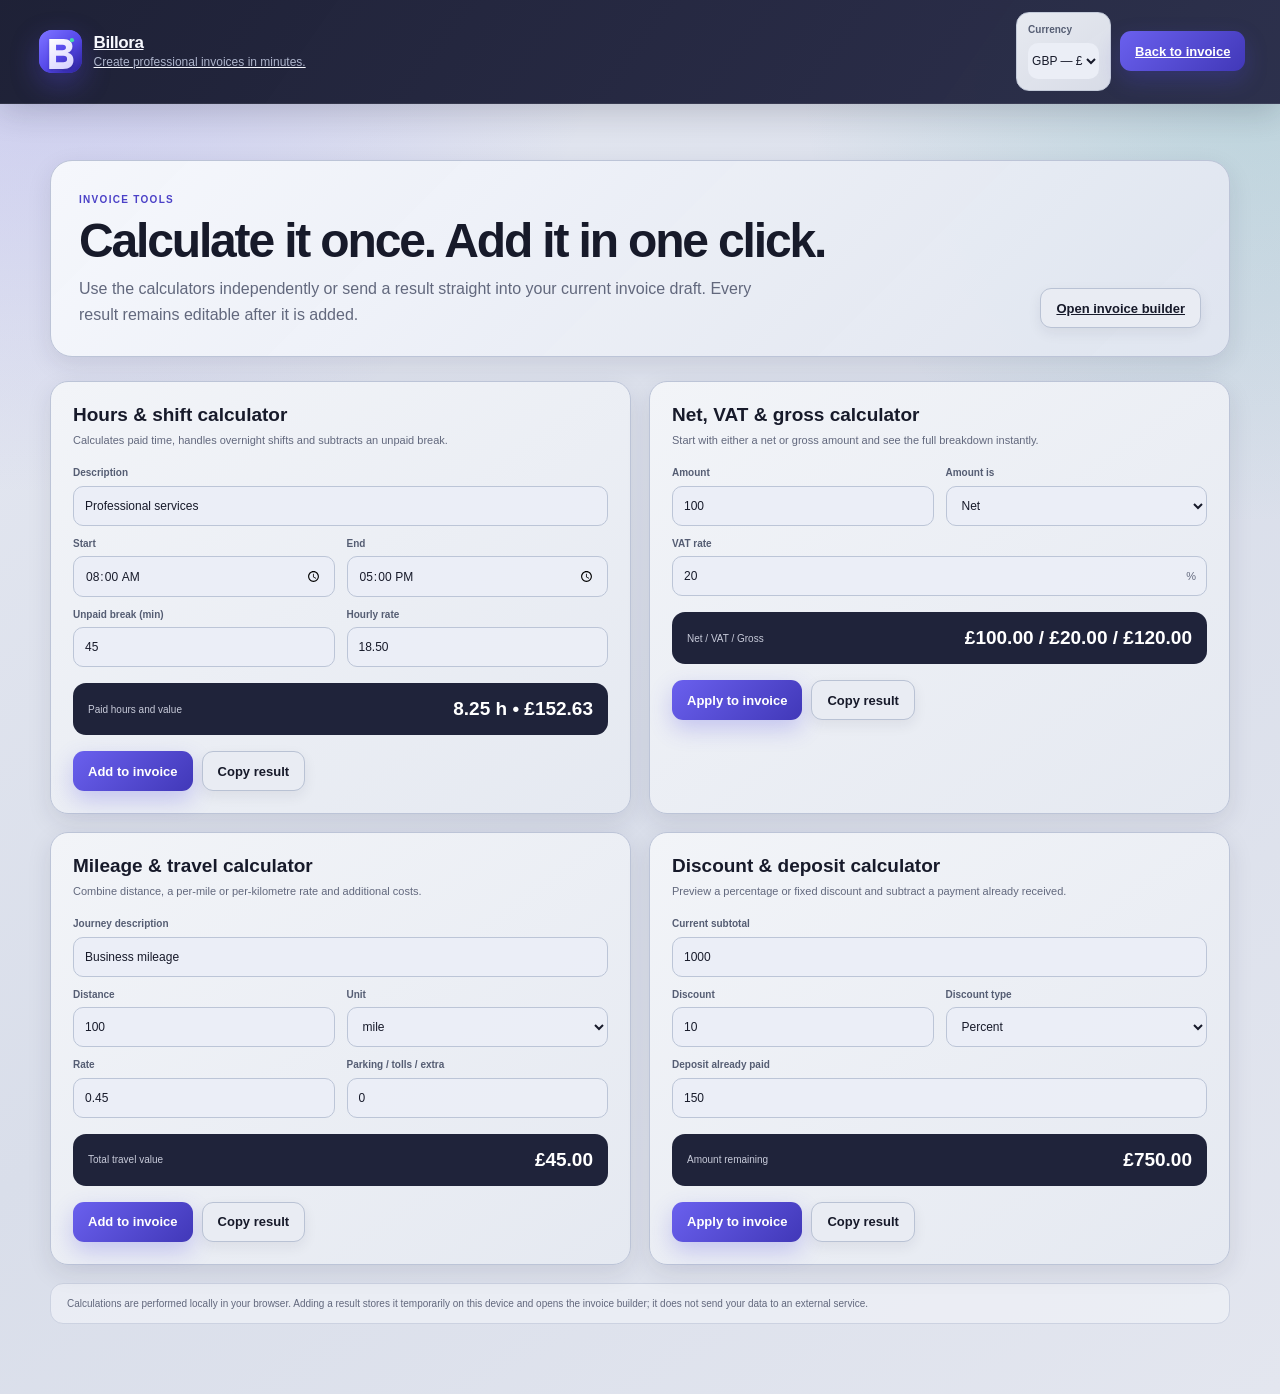
==== commit 3dab8502: "Add files via upload" ====
--- a/calculators.html
+++ b/calculators.html
@@ -11,21 +11,19 @@
   <meta property="og:locale" content="en_GB" />
   <meta property="og:title" content="Free Invoice, VAT & Hours Calculators" />
   <meta property="og:description" content="Calculate hours, VAT, mileage, discounts and deposits, then add the result to a professional invoice." />
-  <title>Free Invoice, VAT & Hours Calculators | Invoice Studio</title>
+  <title>Invoice, VAT & Hours Calculators | Billora</title>
   <link rel="manifest" href="manifest.webmanifest" />
   <link rel="icon" href="assets/icon.svg" type="image/svg+xml" />
-  <link rel="stylesheet" href="styles.css?v=1.11.2" />
+  <link rel="stylesheet" href="styles.css?v=1.12.0" />
 </head>
 <body class="tools-page">
   <div class="ambient ambient-one"></div>
   <div class="ambient ambient-two"></div>
 
   <header class="topbar">
-    <a class="brand" href="index.html" aria-label="Return to Invoice Studio">
-      <span class="brand-mark" aria-hidden="true">
-        <svg viewBox="0 0 40 40" role="img"><path d="M10 7.5h14.5L31 14v18.5H10z" fill="none" stroke="currentColor" stroke-width="2.2" stroke-linejoin="round"/><path d="M24.5 7.5V14H31M15 20h11M15 25h11M15 30h7" fill="none" stroke="currentColor" stroke-width="2.2" stroke-linecap="round" stroke-linejoin="round"/></svg>
-      </span>
-      <span><strong>Invoice Studio</strong><small>Calculators and automation tools</small></span>
+    <a class="brand" href="index.html" aria-label="Return to Billora">
+      <span class="brand-mark" aria-hidden="true"><img src="assets/icon.svg" alt="" /></span>
+      <span><strong>Billora</strong><small>Create professional invoices in minutes.</small></span>
     </a>
     <div class="top-actions">
       <label class="field compact-field tools-currency"><span>Currency</span><select id="toolCurrency"><option value="GBP">GBP — £</option><option value="EUR">EUR — €</option><option value="USD">USD — $</option><option value="PLN">PLN — zł</option></select></label>
@@ -98,6 +96,6 @@
   </main>
 
   <div id="toastRegion" class="toast-region" aria-live="polite" aria-atomic="true"></div>
-  <script src="calculators.js?v=1.11.2"></script>
+  <script src="calculators.js?v=1.12.0"></script>
 </body>
 </html>
--- a/styles.css
+++ b/styles.css
@@ -67,7 +67,7 @@
 }
 .brand { display: inline-flex; align-items: center; gap: 12px; border: 0; background: transparent; color: inherit; padding: 4px; text-align: left; }
 .brand-mark { width: 43px; height: 43px; border-radius: 13px; display: grid; place-items: center; color: #fff; background: linear-gradient(145deg, #6d65ff, #4338ca); box-shadow: 0 10px 24px rgba(79, 70, 229, .25); }
-.brand-mark svg { width: 29px; height: 29px; }
+.brand-mark svg, .brand-mark img { width: 100%; height: 100%; display: block; border-radius: inherit; }
 .brand strong { display: block; font-size: 17px; letter-spacing: -.025em; }
 .brand small { display: block; color: var(--muted); margin-top: 2px; font-size: 12px; }
 .top-actions { display: flex; align-items: center; gap: 9px; }
@@ -122,7 +122,10 @@
 .zoom-controls button { width: 27px; height: 27px; border: 0; border-radius: 7px; background: transparent; color: #66687a; }
 .zoom-controls button:hover { background: #f0f0f6; }
 .zoom-controls span { min-width: 38px; text-align: center; font-size: 10px; font-weight: 800; color: #77798b; }
-.preview-stage { height: calc(100% - 70px); min-height: 0; overflow: hidden; padding: 20px 24px; display: flex; align-items: flex-start; justify-content: center; }
+.preview-stage { height: calc(100% - 70px); min-height: 0; overflow: auto; padding: 20px 24px; display: flex; align-items: flex-start; justify-content: center; overscroll-behavior: contain; scrollbar-gutter: stable; }
+.preview-stage.zoom-overflow-x { justify-content: flex-start; }
+.preview-stage.zoom-overflow-x .invoice-preview { margin-left: 0; margin-right: 0; }
+.preview-stage.zoom-overflow-y { align-items: flex-start; }
 
 .step-panel { display: none; animation: panelIn .32s ease both; }
 .step-panel.active { display: block; }
@@ -357,7 +360,7 @@
 .step-actions .btn { min-width: 105px; }
 .step-action-note { text-align: center; color: var(--muted); font-size: 10px; }
 
-.invoice-preview { position: relative; width: 720px; min-height: 1018px; transform: scale(var(--preview-scale)); transform-origin: top center; margin-bottom: calc((1 - var(--preview-scale)) * -1018px); background: #fff; color: #1f2230; box-shadow: var(--shadow-lg); border-radius: 2px; --doc-accent: #4f46e5; overflow: hidden; }
+.invoice-preview { position: relative; width: 720px; min-height: 1018px; transform: scale(var(--preview-scale)); transform-origin: top left; margin-bottom: calc((1 - var(--preview-scale)) * -1018px); background: #fff; color: #1f2230; box-shadow: var(--shadow-lg); border-radius: 2px; --doc-accent: #4f46e5; overflow: hidden; }
 .doc-page { min-height: 1018px; padding: 58px 60px 50px; position: relative; background: #fff; }
 .doc-header { display: flex; align-items: flex-start; justify-content: space-between; gap: 30px; margin-bottom: 43px; }
 .doc-brand { display: flex; align-items: flex-start; gap: 13px; max-width: 55%; }
@@ -798,7 +801,7 @@
 }
 
 /* ========================================================================== 
-   Invoice Studio 1.2 — expanded templates, due-date control and tools page
+   Billora 1.2 — expanded templates, due-date control and tools page
    ========================================================================== */
 .choice-grid-docs,
 .choice-grid-modes { grid-template-columns: repeat(4, minmax(0, 1fr)); }
@@ -927,7 +930,7 @@
 
 
 /* ==========================================================================
-   Invoice Studio 1.3 — richer choice icons and four additional templates
+   Billora 1.3 — richer choice icons and four additional templates
    ========================================================================== */
 .choice-card {
   min-height: 112px;
@@ -1049,7 +1052,7 @@
 }
 
 /* ========================================================================== 
-   Invoice Studio 1.6 — professional card system and clearer template gallery
+   Billora 1.6 — professional card system and clearer template gallery
    ========================================================================== */
 .choice-grid { gap: 16px; }
 .choice-card {
@@ -1190,7 +1193,7 @@
 }
 
 /* ========================================================================== 
-   Invoice Studio 1.6.1 — restrained professional card palette
+   Billora 1.6.1 — restrained professional card palette
    ========================================================================== */
 .choice-card {
   border-color: #c8cfdb;
@@ -1261,7 +1264,7 @@
 }
 
 /* ==========================================================================
-   Invoice Studio 1.11 — context-aware documents and elevated interactions
+   Billora 1.11 — context-aware documents and elevated interactions
    ========================================================================== */
 .selection-summary {
   display: grid;
@@ -1657,3 +1660,343 @@
   .choice-card:hover,
   .template-card:hover { transform: none; }
 }
+
+/* v1.11.4 — keep the preview controls above the document without overlap. */
+@media (min-width: 1021px) {
+  .preview-pane {
+    display: grid;
+    grid-template-rows: auto minmax(0, 1fr);
+  }
+
+  .preview-toolbar {
+    position: relative;
+    top: auto;
+    align-self: start;
+    z-index: 12;
+  }
+
+  .preview-stage {
+    height: auto;
+    min-height: 0;
+  }
+}
+
+
+/* v1.11.5 — responsive document preview for phones, tablets and compact laptops. */
+.invoice-preview {
+  /* Transform does not change layout dimensions. The negative inline margin makes
+     the preview occupy exactly its visible scaled width, preventing mobile clipping. */
+  margin-right: calc((1 - var(--preview-scale)) * -720px);
+}
+
+@media (max-width: 1020px) {
+  .preview-pane {
+    display: grid;
+    grid-template-rows: auto minmax(0, 1fr);
+    width: 100%;
+    max-width: 100vw;
+    background: #edf0f6;
+  }
+
+  .preview-toolbar {
+    position: relative;
+    inset: auto;
+    min-height: 62px;
+    padding: 8px 10px;
+    display: grid;
+    grid-template-columns: minmax(0, 1fr) auto;
+    gap: 8px;
+    overflow: visible;
+  }
+
+  .preview-live-label { display: none !important; }
+  .selection-summary.preview-context {
+    min-width: 0;
+    width: 100%;
+    max-width: none;
+  }
+  .preview-toolbar-actions { justify-self: end; min-width: max-content; }
+  .preview-stage {
+    width: 100%;
+    height: auto;
+    min-height: 0;
+    padding: 14px 10px 28px;
+    overflow: auto;
+    justify-content: center;
+    align-items: flex-start;
+    -webkit-overflow-scrolling: touch;
+    scrollbar-gutter: auto;
+  }
+  .preview-stage.zoom-overflow-x { justify-content: flex-start; }
+}
+
+@media (max-width: 620px) {
+  .preview-toolbar {
+    grid-template-columns: minmax(0, 1fr) auto;
+    min-height: 58px;
+    padding: 7px 8px;
+  }
+  .selection-summary.preview-context { padding: 5px 7px; }
+  .preview-context .selection-summary-icon { display: none; }
+  .selection-summary.preview-context { grid-template-columns: minmax(0,1fr); }
+  .preview-context strong {
+    font-size: 9px;
+    white-space: nowrap;
+    overflow: hidden;
+    text-overflow: ellipsis;
+  }
+  .zoom-controls { height: 36px; }
+  .zoom-controls button { width: 28px; height: 34px; }
+  .zoom-controls span { min-width: 38px; font-size: 10px; }
+  .preview-close { width: 34px; height: 34px; }
+  .preview-stage { padding: 10px 6px 24px; }
+}
+
+@media (max-width: 390px) {
+  .preview-context { display: none !important; }
+  .preview-toolbar { grid-template-columns: 1fr; }
+  .preview-toolbar-actions { width: 100%; justify-content: space-between; }
+  .zoom-controls { flex: 1; justify-content: center; }
+}
+
+
+/* v1.11.7 — dedicated mobile live-preview experience. */
+.mobile-preview-launcher { display: none; }
+
+@media (max-width: 1020px) {
+  body.preview-open { overflow: hidden; touch-action: none; }
+
+  .mobile-preview-launcher.mobile-only {
+    position: fixed;
+    left: max(12px, env(safe-area-inset-left));
+    right: max(12px, env(safe-area-inset-right));
+    bottom: max(12px, calc(env(safe-area-inset-bottom) + 8px));
+    z-index: 44;
+    min-height: 62px;
+    display: grid;
+    grid-template-columns: 42px minmax(0, 1fr) 32px;
+    align-items: center;
+    gap: 11px;
+    padding: 9px 12px;
+    border: 1px solid rgba(78, 70, 220, .28);
+    border-radius: 18px;
+    color: #fff;
+    text-align: left;
+    background: linear-gradient(135deg, #29254d 0%, #4f46d9 58%, #6f63f2 100%);
+    box-shadow: 0 16px 42px rgba(34, 31, 72, .32), inset 0 1px rgba(255,255,255,.18);
+    -webkit-tap-highlight-color: transparent;
+  }
+
+  .mobile-preview-launcher:active { transform: translateY(1px) scale(.995); }
+  body.preview-open .mobile-preview-launcher { opacity: 0; pointer-events: none; transform: translateY(18px); }
+
+  .mobile-preview-launcher-icon {
+    width: 42px;
+    height: 42px;
+    display: grid;
+    place-items: center;
+    border-radius: 13px;
+    background: rgba(255,255,255,.14);
+    border: 1px solid rgba(255,255,255,.2);
+  }
+  .mobile-preview-launcher-icon svg { width: 24px; height: 24px; }
+  .mobile-preview-launcher-copy { min-width: 0; display: grid; gap: 2px; }
+  .mobile-preview-launcher-copy strong { font-size: 14px; line-height: 1.15; }
+  .mobile-preview-launcher-copy small { font-size: 10px; color: rgba(255,255,255,.72); }
+  .mobile-preview-launcher-arrow {
+    width: 30px;
+    height: 30px;
+    display: grid;
+    place-items: center;
+    border-radius: 10px;
+    background: rgba(255,255,255,.12);
+    font-size: 17px;
+  }
+
+  .preview-pane {
+    visibility: hidden;
+    opacity: 0;
+    transform: translateY(102%);
+    transition: transform .28s cubic-bezier(.2,.75,.2,1), opacity .2s ease, visibility 0s linear .28s;
+    background: #e9edf5;
+  }
+  .preview-pane.open {
+    visibility: visible;
+    opacity: 1;
+    transform: translateY(0);
+    transition-delay: 0s;
+  }
+
+  .preview-pane.open .preview-toolbar {
+    box-shadow: 0 8px 22px rgba(38,42,62,.11);
+  }
+
+  .preview-stage {
+    background:
+      radial-gradient(circle at 50% 0%, rgba(91,84,226,.09), transparent 34%),
+      #e9edf5;
+  }
+
+  .preview-close {
+    color: #24263a;
+    background: #fff;
+    border: 1px solid rgba(95,103,130,.22);
+    box-shadow: 0 4px 12px rgba(40,44,65,.1);
+  }
+}
+
+@media (max-width: 420px) {
+  .mobile-preview-launcher.mobile-only { min-height: 58px; border-radius: 16px; }
+  .mobile-preview-launcher-icon { width: 38px; height: 38px; border-radius: 12px; }
+  .mobile-preview-launcher-copy strong { font-size: 13px; }
+}
+
+/* v1.11.8 — hardened mobile viewport and reliable full-screen preview. */
+@media (max-width: 1020px) {
+  html,
+  body {
+    width: 100%;
+    max-width: 100%;
+    overflow-x: clip;
+  }
+
+  body { position: relative; }
+
+  .app-shell,
+  .topbar,
+  .stepper,
+  .workspace,
+  .editor-pane,
+  #invoiceForm,
+  .step-panel,
+  .section-heading,
+  .field-block,
+  .smart-draft-card,
+  .choice-grid,
+  .template-grid,
+  .detail-grid,
+  .final-grid,
+  .export-grid {
+    width: 100%;
+    max-width: 100%;
+    min-width: 0;
+  }
+
+  .app-shell { overflow-x: clip; }
+  .workspace { overflow: visible; }
+  .editor-pane {
+    padding-left: max(16px, env(safe-area-inset-left));
+    padding-right: max(16px, env(safe-area-inset-right));
+  }
+
+  .step-actions {
+    width: auto;
+    max-width: none;
+    margin-left: 0;
+    margin-right: 0;
+    left: auto;
+    right: auto;
+  }
+
+  .choice-card,
+  .template-card,
+  .template-thumb,
+  .selection-summary,
+  .quick-add-form,
+  .suggested-item-picker,
+  input,
+  select,
+  textarea {
+    min-width: 0;
+    max-width: 100%;
+  }
+
+  .mobile-preview-launcher.mobile-only {
+    display: grid !important;
+    left: max(12px, env(safe-area-inset-left)) !important;
+    right: auto !important;
+    width: calc(100% - max(24px, env(safe-area-inset-left) + env(safe-area-inset-right) + 16px));
+    max-width: 560px;
+    visibility: visible;
+    opacity: 1;
+    pointer-events: auto;
+  }
+
+  .preview-pane {
+    position: fixed !important;
+    z-index: 2147483000 !important;
+    inset: 0 !important;
+    width: 100dvw !important;
+    max-width: 100dvw !important;
+    height: 100dvh !important;
+    min-height: 100dvh !important;
+    display: grid !important;
+    grid-template-rows: auto minmax(0, 1fr) !important;
+    overflow: hidden !important;
+    visibility: hidden;
+    opacity: 0;
+    pointer-events: none;
+    transform: translate3d(0, 100%, 0) !important;
+    transition: transform .28s cubic-bezier(.2,.75,.2,1), opacity .2s ease, visibility 0s linear .28s;
+    background: #e9edf5;
+  }
+
+  .preview-pane.open {
+    visibility: visible !important;
+    opacity: 1 !important;
+    pointer-events: auto !important;
+    transform: translate3d(0, 0, 0) !important;
+    transition-delay: 0s;
+  }
+
+  .preview-toolbar {
+    position: relative !important;
+    top: auto !important;
+    left: auto !important;
+    right: auto !important;
+    width: 100% !important;
+    max-width: 100% !important;
+    padding-top: max(8px, env(safe-area-inset-top));
+    flex: none;
+  }
+
+  .preview-stage {
+    width: 100% !important;
+    max-width: 100% !important;
+    height: 100% !important;
+    min-height: 0 !important;
+    overflow: auto !important;
+    overscroll-behavior: contain;
+    -webkit-overflow-scrolling: touch;
+    touch-action: pan-x pan-y pinch-zoom;
+  }
+
+  .invoice-preview {
+    flex: 0 0 auto;
+  }
+}
+
+@media (max-width: 700px) {
+  .topbar {
+    width: 100%;
+    max-width: 100%;
+    gap: 10px;
+  }
+  .brand { min-width: 0; }
+  .brand strong { white-space: nowrap; }
+  .top-actions { flex: 0 0 auto; }
+  .template-grid { grid-template-columns: 1fr !important; }
+  .template-card { width: 100%; }
+}
+
+@media (max-width: 420px) {
+  .editor-pane {
+    padding-left: max(12px, env(safe-area-inset-left));
+    padding-right: max(12px, env(safe-area-inset-right));
+  }
+  .section-heading h1 { font-size: 28px; }
+  .mobile-preview-launcher.mobile-only {
+    left: max(8px, env(safe-area-inset-left)) !important;
+    width: calc(100% - max(16px, env(safe-area-inset-left) + env(safe-area-inset-right) + 8px));
+  }
+}
